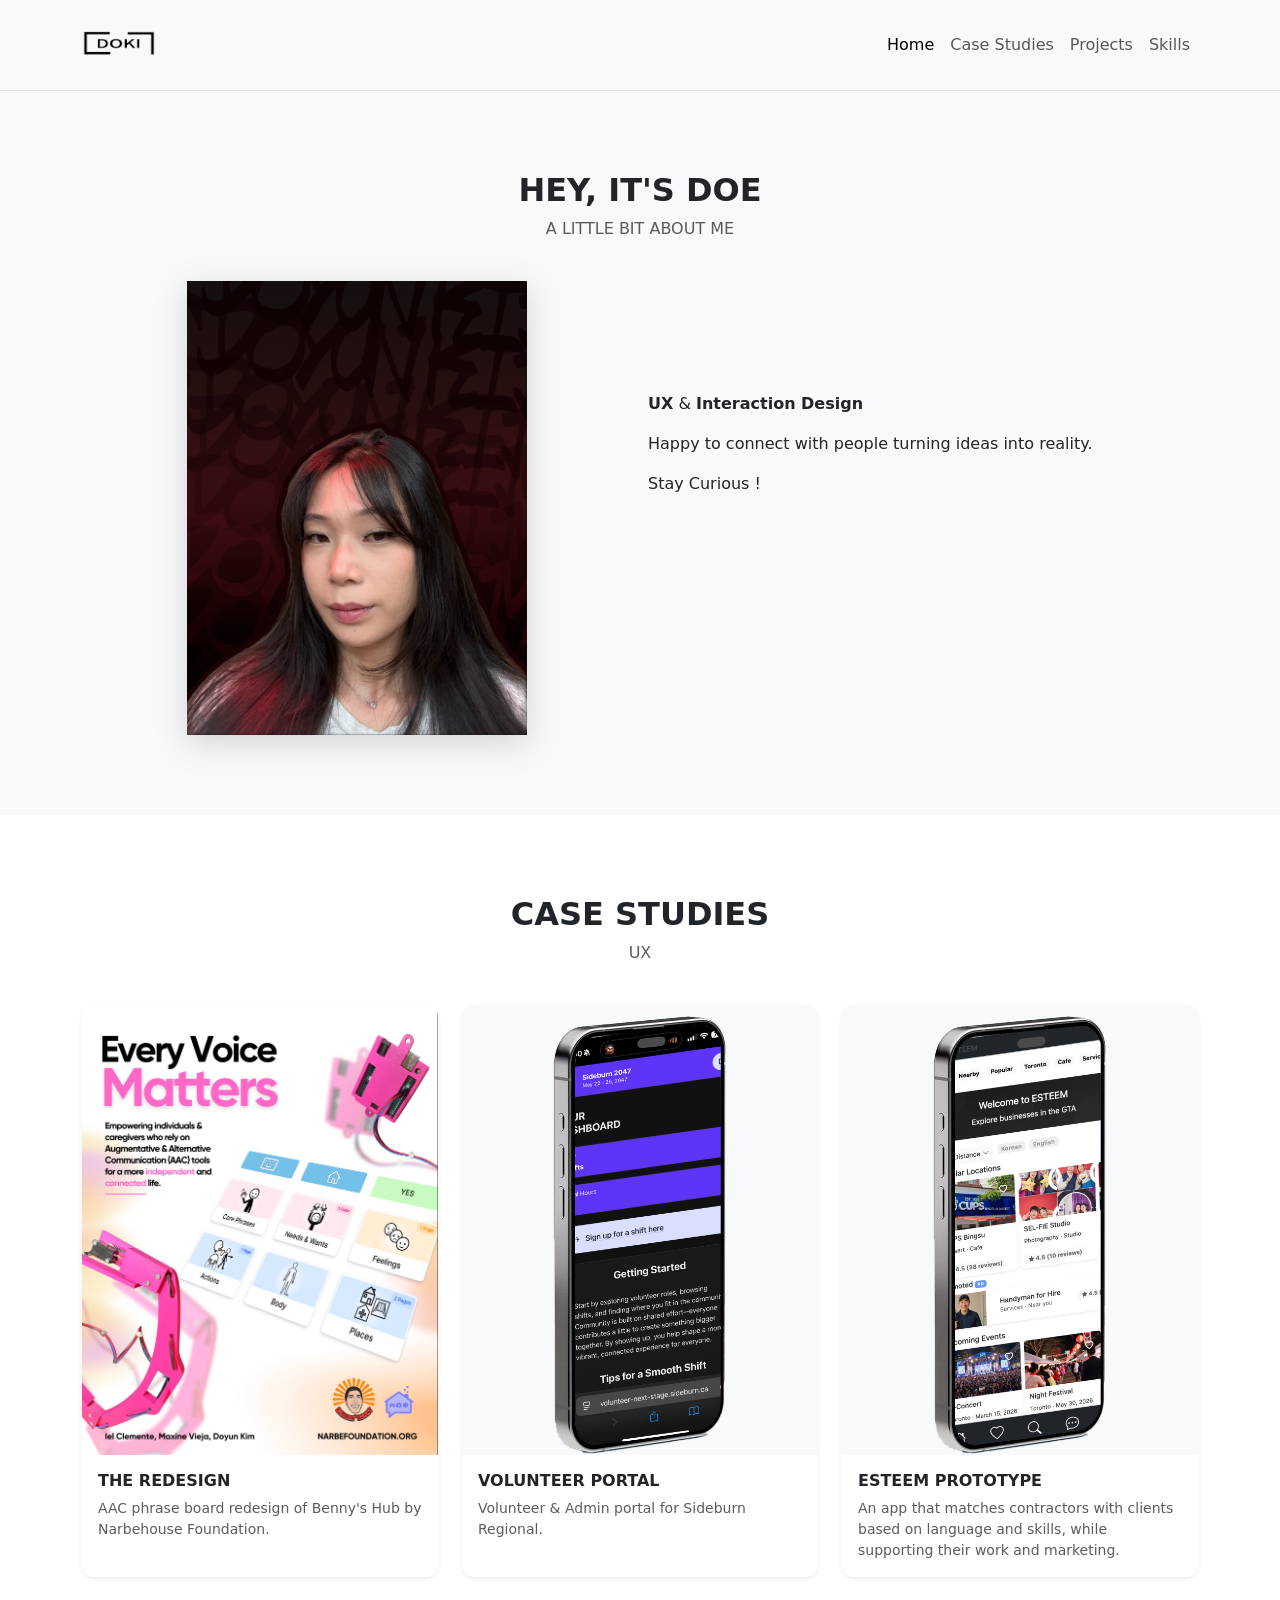
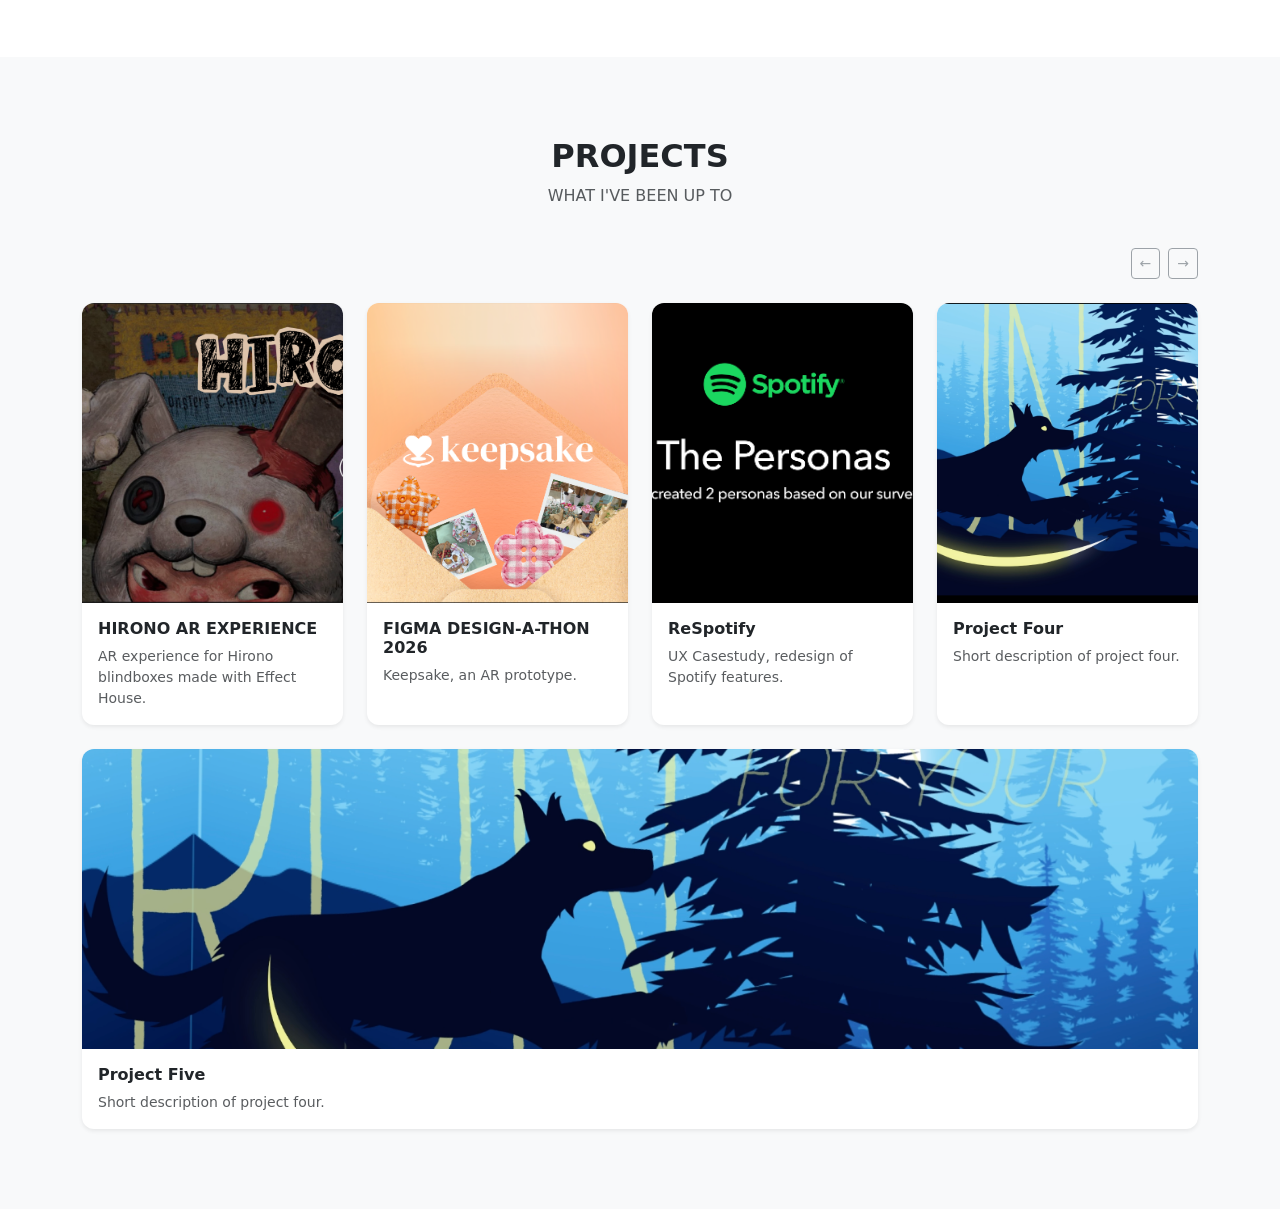
==== index.html @ b9af4a88 "Logo" ====
<!doctype html>
<html lang="en">

<head>

  <!-- METADATA -->
  <meta charset="utf-8">
  <meta name="viewport" content="width=device-width, initial-scale=1">
  <title>DOKI</title>

  <!-- BOOTSTRAP 5 -->
  <script src="https://cdn.jsdelivr.net/npm/bootstrap@5.3.2/dist/js/bootstrap.bundle.min.js"
    integrity="sha384-C6RzsynM9kWDrMNeT87bh95OGNyZPhcTNXj1NW7RuBCsyN/o0jlpcV8Qyq46cDfL" crossorigin="anonymous">
    </script>
  <link href="https://cdn.jsdelivr.net/npm/bootstrap@5.3.2/dist/css/bootstrap.min.css" rel="stylesheet"
    integrity="sha384-T3c6CoIi6uLrA9TneNEoa7RxnatzjcDSCmG1MXxSR1GAsXEV/Dwwykc2MPK8M2HN" crossorigin="anonymous">

  <!-- JQUERY -->
  <script src="https://code.jquery.com/jquery-3.7.1.min.js"
    integrity="sha256-/JqT3SQfawRcv/BIHPThkBvs0OEvtFFmqPF/lYI/Cxo=" crossorigin="anonymous"></script>
  <script src="script.js"></script>

  <link rel="stylesheet" href="https://cdn.jsdelivr.net/npm/bootstrap-icons@1.13.1/font/bootstrap-icons.min.css">

  <link href="style.css" rel="stylesheet">

</head>

<body>

  <!-- Nav -->
  <header id="site-header"></header>

  <!-- Section: Intro -->
  <section id="intro" class="bg-light section-spacing">
    <div class="container">
      <div class="row mb-4">
        <div class="col-12 text-center">
          <h2 class="fw-bold">HEY, IT'S DOE </h2>
          <p class="text-muted">A LITTLE BIT ABOUT ME</p>
        </div>
      </div>

      <div class="row g-3 align-items-center">
        <div class="col-12 col-md-6 text-center">
          <img src="images/itME_red.png" class="floating-img img-fluid" alt="Illustration of Doyun" width="600"
            height="600" style="max-width: 340px;">
        </div>

        <div class="col-12 col-md-6 text-center text-md-start intro-text">
          <p>
            <b>UX</b> & <b> Interaction Design</b>
          </p>
          <p>
            Happy to connect with people turning ideas into reality.
          </p>
          <p class="mb-0">Stay Curious !</p>

        </div>
      </div>
  </section>

  <!-- Section: Case Studies -->
  <section id="casestudies" class="bg-white section-spacing">
    <div class="container">
      <div class="row mb-4">
        <div class="col-12 text-center">
          <h2 class="fw-bold">CASE STUDIES</h2>
          <p class="text-muted">UX</p>
        </div>
      </div>

      <div class="row g-4">

        <!-- Case Study 1 -->
        <div class="col-12 col-md-6 col-lg-4">
          <article class="card casestudies-card h-100 border-0 shadow-sm">
            <img src="images/Benny.png" class="card-img-top" alt="Image of Case Study 1" loading="lazy" width="800"
              height="450">
            <div class="card-body p-3">
              <h3 class="card-title h6 fw-bold">
                <a href="casestudy1.html" class="text-reset text-decoration-none stretched-link">THE REDESIGN</a>
              </h3>
              <p class="card-text small text-muted mb-0 card-text-clamp">
                AAC phrase board redesign of Benny's Hub by Narbehouse Foundation.
              </p>
            </div>
          </article>
        </div>

        <!-- Case Study 2 -->
        <div class="col-12 col-md-6 col-lg-4">
          <article class="card casestudies-card h-100 border-0 shadow-sm">
            <img src="images/Sideburn_Mock.png" class="card-img-top sideburn-image" alt="Image of Case Study 2"
              loading="lazy" width="800" height="450">
            <div class="card-body p-3">
              <h3 class="card-title h6 fw-bold">
                <a href="casestudy2.html" class="text-reset text-decoration-none stretched-link">VOLUNTEER PORTAL</a>
              </h3>
              <p class="card-text small text-muted mb-0 card-text-clamp">
                Volunteer & Admin portal for Sideburn Regional.
              </p>
            </div>
          </article>
        </div>

        <!-- Case Study 3 -->
        <div class="col-12 col-md-6 col-lg-4">
          <article class="card casestudies-card h-100 border-0 shadow-sm">
            <img src="images/Est_Mock.png" class="card-img-top sideburn-image" alt="Image of Case Study 3"
              loading="lazy" width="800" height="450">
            <div class="card-body p-3">
              <h3 class="card-title h6 fw-bold">
                <a href="casestudy3.html" class="text-reset text-decoration-none stretched-link">ESTEEM PROTOTYPE</a>
              </h3>
              <p class="card-text small text-muted mb-0 card-text-clamp">
                An app that matches contractors with clients based on language and skills, while supporting their work
                and marketing.
              </p>
            </div>
          </article>
        </div>

      </div>
    </div>
  </section>

  <!-- Section: Projects -->

  <section id="projects" class="bg-light section-spacing">
    <div class="container">
      <div class="row mb-4">
        <div class="col-12 text-center">
          <h2 class="fw-bold">PROJECTS</h2>
          <p class="text-muted">WHAT I'VE BEEN UP TO</p>
        </div>
      </div>

      <div class="d-flex justify-content-end gap-2 mb-3">
        <button type="button" class="btn btn-outline-secondary btn-sm" id="projPrev"
          aria-label="Previous projects">&larr;</button>
        <button type="button" class="btn btn-outline-secondary btn-sm" id="projNext"
          aria-label="Next projects">&rarr;</button>
      </div>

      <div class="project-track d-flex gap-4 pt-2 pb-4" id="projectTrack" role="region" aria-label="Projects"
        tabindex="0">

        <!-- Project 1 -->
        <div class="project-slide">
          <article class="card project-card h-100 border-0 shadow-sm">
            <img src="images/Hirono.png" class="card-img-top" alt="Description of project 1" loading="lazy" width="400"
              height="300">
            <div class="card-body p-3">
              <h3 class="card-title h6 fw-bold">
                <a href="project1.html" class="text-reset text-decoration-none stretched-link">HIRONO AR EXPERIENCE</a>
              </h3>
              <p class="card-text small text-muted mb-0 card-text-clamp">AR experience for Hirono blindboxes made with
                Effect House.</p>
            </div>
          </article>
        </div>

        <!-- Project 2 -->
        <div class="project-slide">
          <article class="card project-card h-100 border-0 shadow-sm">
            <img src="images/Keepsake.png" class="card-img-top" alt="Description of project 2" loading="lazy"
              width="400" height="300">
            <div class="card-body p-3">
              <h3 class="card-title h6 fw-bold">
                <a href="project2.html" class="text-reset text-decoration-none stretched-link">FIGMA DESIGN-A-THON
                  2026</a>
              </h3>
              <p class="card-text small text-muted mb-0 card-text-clamp">Keepsake, an AR prototype.</p>
            </div>
          </article>
        </div>

        <!-- Project 3 -->
        <div class="project-slide">
          <article class="card project-card h-100 border-0 shadow-sm">
            <img src="images/Respotify.png" class="card-img-top" alt="Description of project 3" loading="lazy"
              width="400" height="300">
            <div class="card-body p-3">
              <h3 class="card-title h6 fw-bold">
                <a href="project3.html" class="text-reset text-decoration-none stretched-link">ReSpotify</a>
              </h3>
              <p class="card-text small text-muted mb-0 card-text-clamp">UX Casestudy, redesign of Spotify features.</p>
            </div>
          </article>
        </div>

        <!-- Project 4 -->
        <div class="project-slide">
          <article class="card project-card h-100 border-0 shadow-sm">
            <img src="images/Motion_Design.png" class="card-img-top" alt="Description of project 4" loading="lazy"
              width="400" height="300">
            <div class="card-body p-3">
              <h3 class="card-title h6 fw-bold">
                <a href="project4.html" class="text-reset text-decoration-none stretched-link">Project Four</a>
              </h3>
              <p class="card-text small text-muted mb-0 card-text-clamp">Short description of project four.</p>
            </div>
          </article>
        </div>
      </div>

      <!-- Project 5 -->
      <div class="project-slide">
        <article class="card project-card h-100 border-0 shadow-sm">
          <img src="images/Motion_Design.png" class="card-img-top" alt="Description of project 4" loading="lazy"
            width="400" height="300">
          <div class="card-body p-3">
            <h3 class="card-title h6 fw-bold">
              <a href="project5.html" class="text-reset text-decoration-none stretched-link">Project Five</a>
            </h3>
            <p class="card-text small text-muted mb-0 card-text-clamp">Short description of project four.</p>
          </div>
        </article>
      </div>
    </div>

    </div>
  </section>

  <!-- Carousel arrows -->
  <script>
    const track = document.getElementById('projectTrack');
    const prevBtn = document.getElementById('projPrev');
    const nextBtn = document.getElementById('projNext');
    const smooth = !window.matchMedia('(prefers-reduced-motion: reduce)').matches;

    if (track && prevBtn && nextBtn) {
      const scrollTrack = (dir) =>
        track.scrollBy({ left: dir * track.clientWidth * 0.8, behavior: smooth ? 'smooth' : 'auto' });

      prevBtn.addEventListener('click', () => scrollTrack(-1));
      nextBtn.addEventListener('click', () => scrollTrack(1));

      const updateButtons = () => {
        prevBtn.disabled = track.scrollLeft <= 1;
        nextBtn.disabled = track.scrollLeft + track.clientWidth >= track.scrollWidth - 1;
      };
      track.addEventListener('scroll', updateButtons, { passive: true });
      window.addEventListener('resize', updateButtons);
      updateButtons();
    }
  </script>
</body>


</html>
---- style.css ----
body {
    margin: 0;
    min-height: 100dvh;
}

/* Section spacing + anchor offset for nav */
.section-spacing {
    padding-block: 4rem;
    scroll-margin-top: 4rem;
}

@media (min-width: 768px) {
    .section-spacing {
        padding-block: 5rem;
    }
}
/* Intro text */

@media (min-width: 768px) {
  .intro-text {
    position: relative;
    top: -4rem;
  }
}


/* Cards: hover lift */
.project-card,
.casestudies-card {
    border-radius: 0.75rem;
    overflow: hidden;
    transition: transform 0.2s ease, box-shadow 0.2s ease;
}

.project-card:hover,
.project-card:focus-within,
.casestudies-card:hover,
.casestudies-card:focus-within {
    transform: translateY(-4px);
    box-shadow: 0 0.75rem 1.5rem rgba(0, 0, 0, 0.15) !important;
}

/* Card images */
.casestudies-card .card-img-top {
    aspect-ratio: 16 / 9;
    object-fit: cover;
}

.project-card .card-img-top {
    aspect-ratio: 4 / 3;
    object-fit: cover;
}

/* Limit descriptions to 3 lines so cards stay even */
.card-text-clamp {
    display: -webkit-box;
    -webkit-line-clamp: 3;
    -webkit-box-orient: vertical;
    overflow: hidden;
}

/* Projects carousel (gap matches Bootstrap g-4 / gap-4 = 1.5rem) */
.project-track {
    overflow-x: auto;
    scroll-snap-type: x mandatory;
    scrollbar-width: thin;
    /* room for hover lift and shadow without shifting the cards */
    margin-inline: -0.5rem;
    padding-inline: 0.5rem;
    scroll-padding-inline: 0.5rem;
}

.project-slide {
    flex: 0 0 80%;
    /* mobile: 1 card + a peek */
    scroll-snap-align: start;
}


.casestudies-card .sideburn-image {
    object-fit: contain;
    background-color: #f8f9fa;
}



@media (min-width: 576px) {
    .project-slide {
        flex-basis: calc(50% - 0.75rem);
    }

    /* tablet: 2 cards */
}

@media (min-width: 992px) {
    .project-slide {
        flex-basis: calc(25% - 1.125rem);
    }

    /* desktop: 4 cards */
}

/* Floating image */
@keyframes float {

    0%,
    100% {
        transform: translateY(0);
    }

    50% {
        transform: translateY(-12px);
    }
}

.floating-img {
    animation: float 4s ease-in-out infinite;
    filter: drop-shadow(0 0.5rem 1rem rgba(0, 0, 0, 0.15));
}

/* Motion: respect reduced-motion settings */
@media (prefers-reduced-motion: reduce) {

    .project-card,
    .casestudies-card {
        transition: none;
    }

    .project-card:hover,
    .project-card:focus-within,
    .casestudies-card:hover,
    .casestudies-card:focus-within {
        transform: none;
    }

    .floating-img {
        animation: none;
    }
}

.navbar-brand {
  padding: 0;
  margin-right: 0rem;
}

.nav-logo {
  display: block;
  height: 74px;
  width: auto;
}
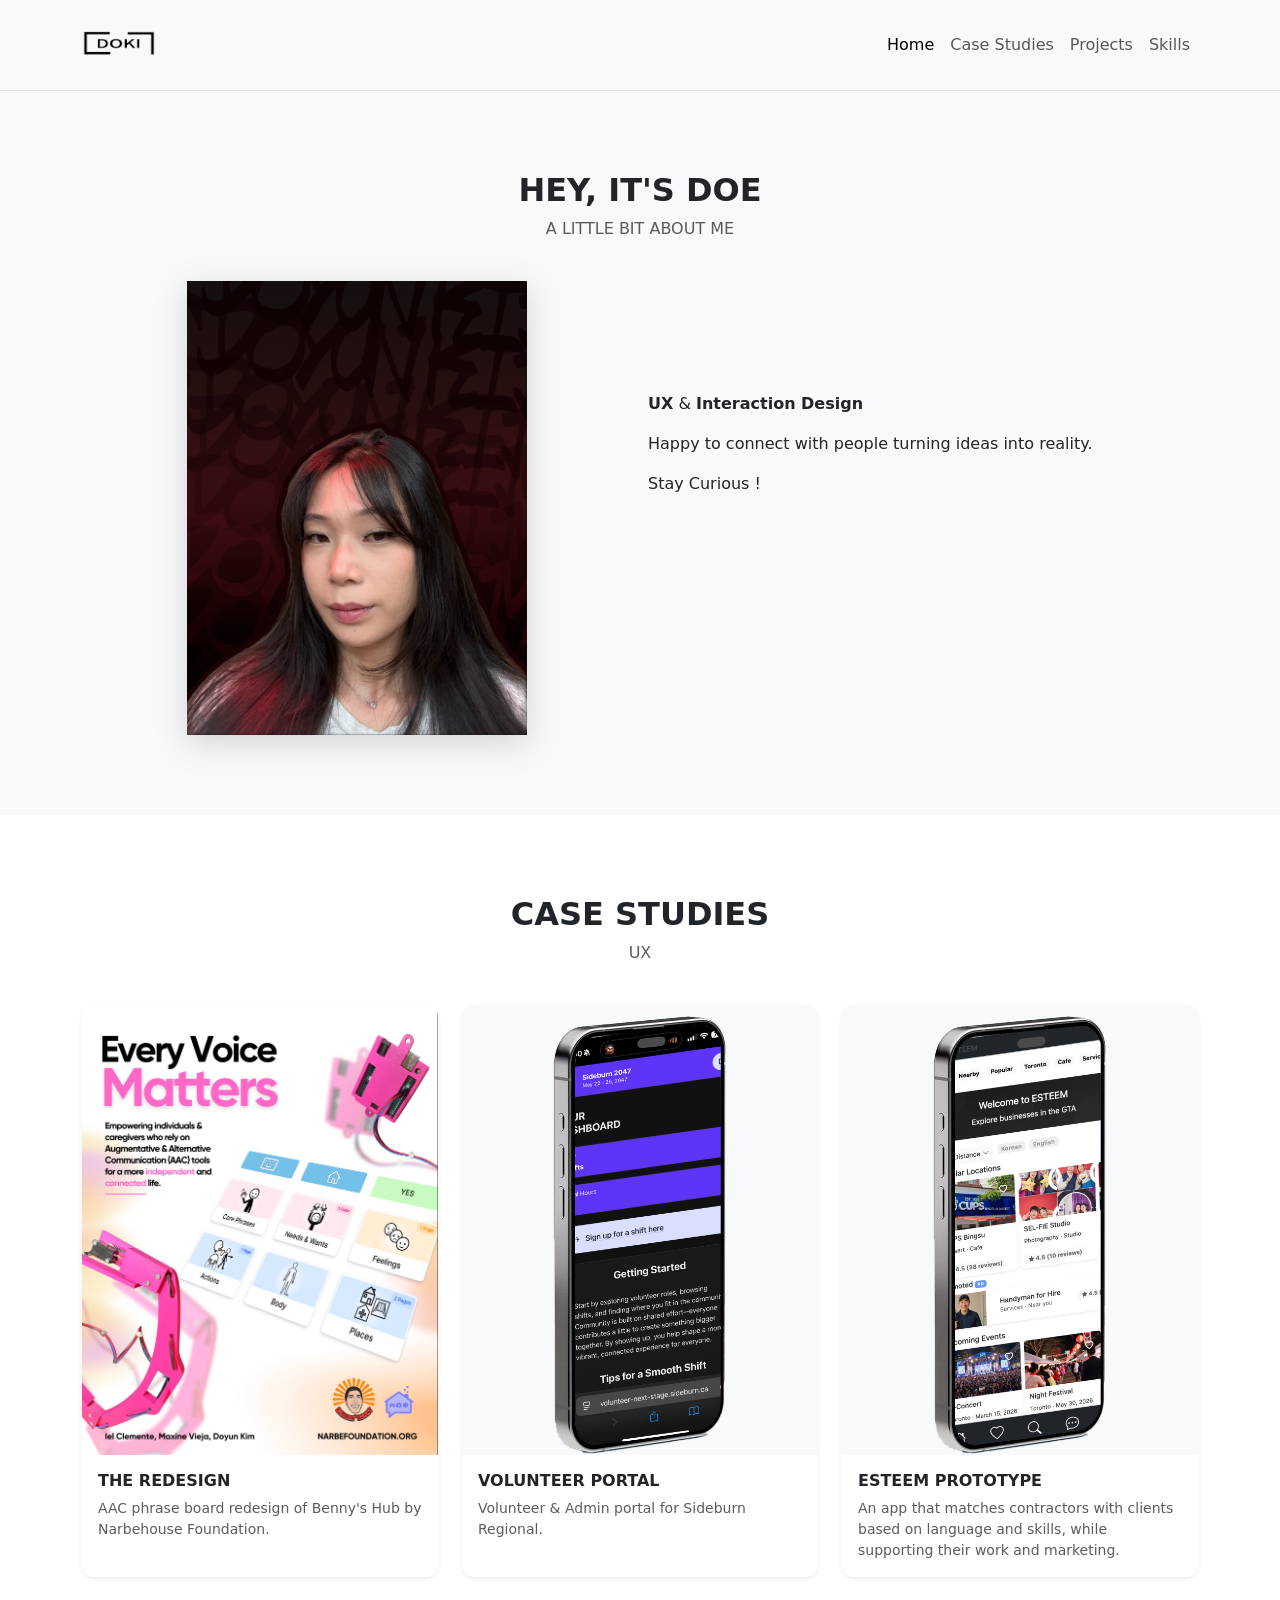
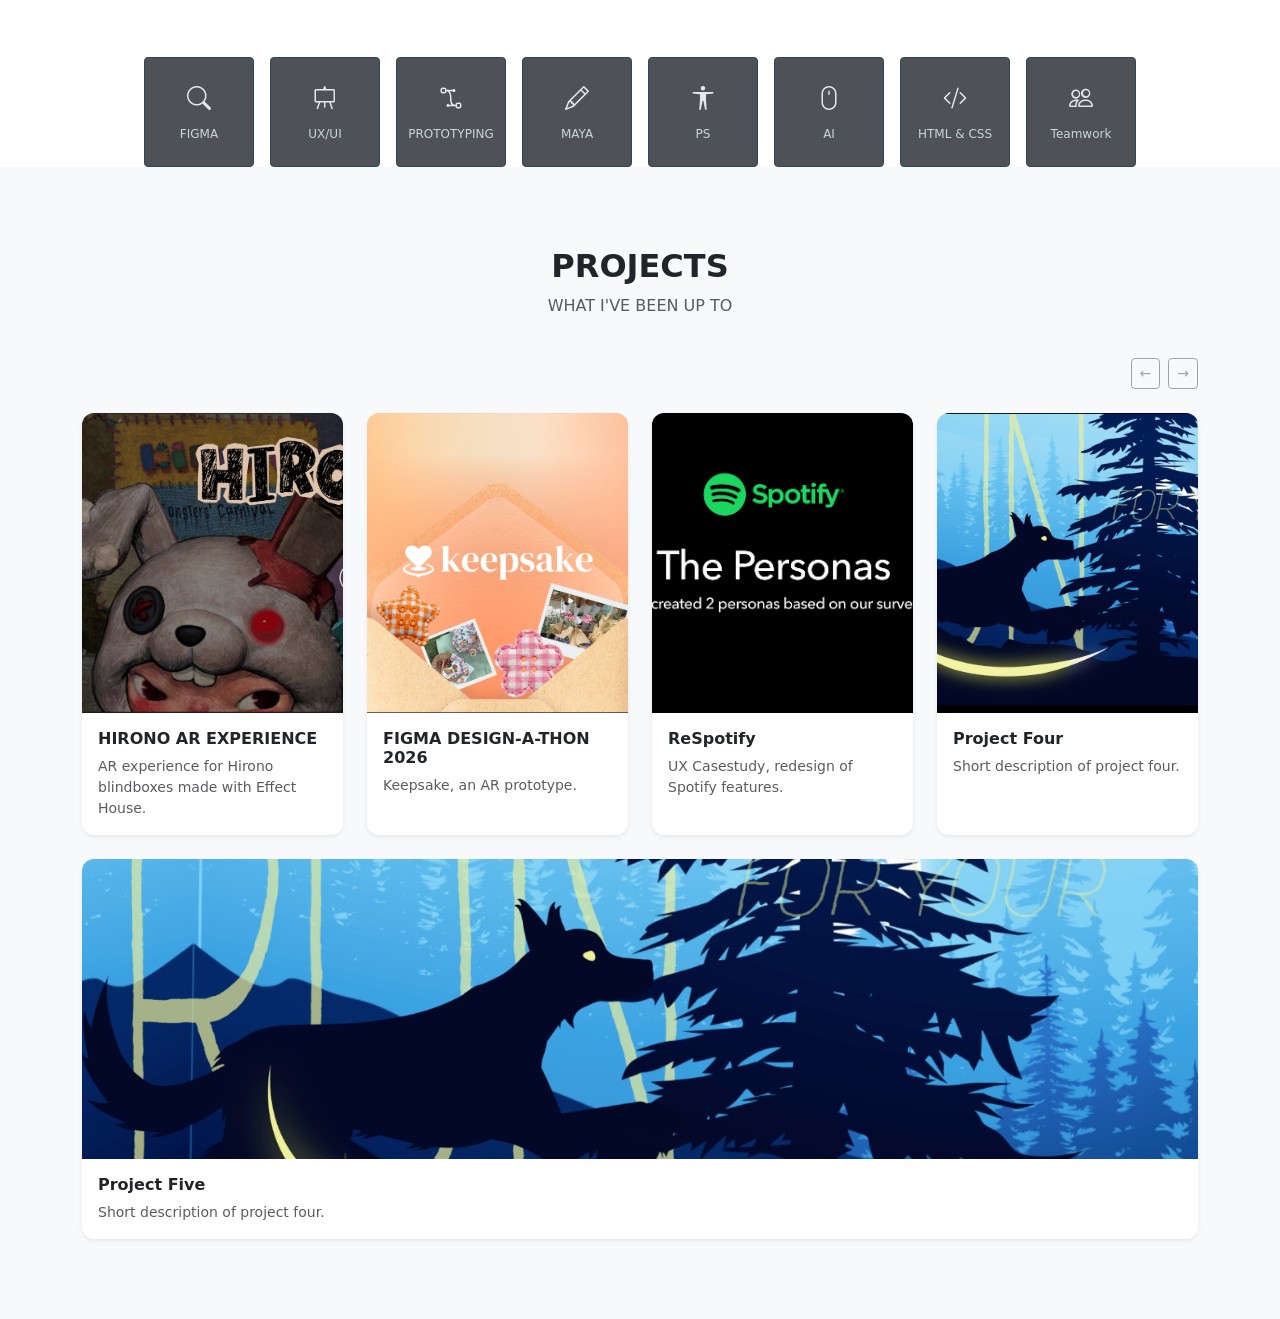
==== commit bd7bb35b: "skillslsots" ====
--- a/index.html
+++ b/index.html
@@ -124,6 +124,68 @@
       </div>
     </div>
   </section>
+
+
+
+    <!-- Section: SKILLS -->
+
+<div class="row g-3 justify-content-center">
+  <div class="col-auto">
+    <div class="skill-slot">
+      <i class="bi bi-search" aria-hidden="true"></i>
+      <span>FIGMA</span>
+    </div>
+  </div>
+
+  <div class="col-auto">
+    <div class="skill-slot">
+      <i class="bi bi-easel" aria-hidden="true"></i>
+      <span>UX/UI</span>
+    </div>
+  </div>
+
+  <div class="col-auto">
+    <div class="skill-slot">
+      <i class="bi bi-bezier2" aria-hidden="true"></i>
+      <span>PROTOTYPING</span>
+    </div>
+  </div>
+
+  <div class="col-auto">
+    <div class="skill-slot">
+      <i class="bi bi-pencil" aria-hidden="true"></i>
+      <span>MAYA</span>
+    </div>
+  </div>
+
+  <div class="col-auto">
+    <div class="skill-slot">
+      <i class="bi bi-universal-access" aria-hidden="true"></i>
+      <span>PS</span>
+    </div>
+  </div>
+
+  <div class="col-auto">
+    <div class="skill-slot">
+      <i class="bi bi-mouse" aria-hidden="true"></i>
+      <span>AI</span>
+    </div>
+  </div>
+
+  <div class="col-auto">
+    <div class="skill-slot">
+      <i class="bi bi-code-slash" aria-hidden="true"></i>
+      <span>HTML &amp; CSS</span>
+    </div>
+  </div>
+
+  <div class="col-auto">
+    <div class="skill-slot">
+      <i class="bi bi-people" aria-hidden="true"></i>
+      <span>Teamwork</span>
+    </div>
+  </div>
+</div>
 
   <!-- Section: Projects -->
 
--- a/style.css
+++ b/style.css
@@ -138,6 +138,8 @@
     }
 }
 
+/* NAV */
+
 .navbar-brand {
   padding: 0;
   margin-right: 0rem;
@@ -147,4 +149,37 @@
   display: block;
   height: 74px;
   width: auto;
-}+}
+
+/* SKILLS SLOT */
+
+.skill-slot {
+  width: 110px;
+  height: 110px;
+  padding: 0.5rem;
+  display: flex;
+  flex-direction: column;
+  align-items: center;
+  justify-content: center;
+  gap: 0.5rem;
+  text-align: center;
+  color: #c7d5e0;
+  background: #4e5155;
+  border: 1px solid #2a475e;
+  border-radius: 4px;
+  font-size: 0.75rem;
+  transition: background-color 0.2s, border-color 0.2s;
+}
+
+.skill-slot i {
+  color: #e3e8eb;
+  font-size: 1.5rem;
+}
+
+.skill-slot:hover {
+  background: #22384d;
+  border-color: #66c0f4;
+}
+
+/* DARK MODE */
+
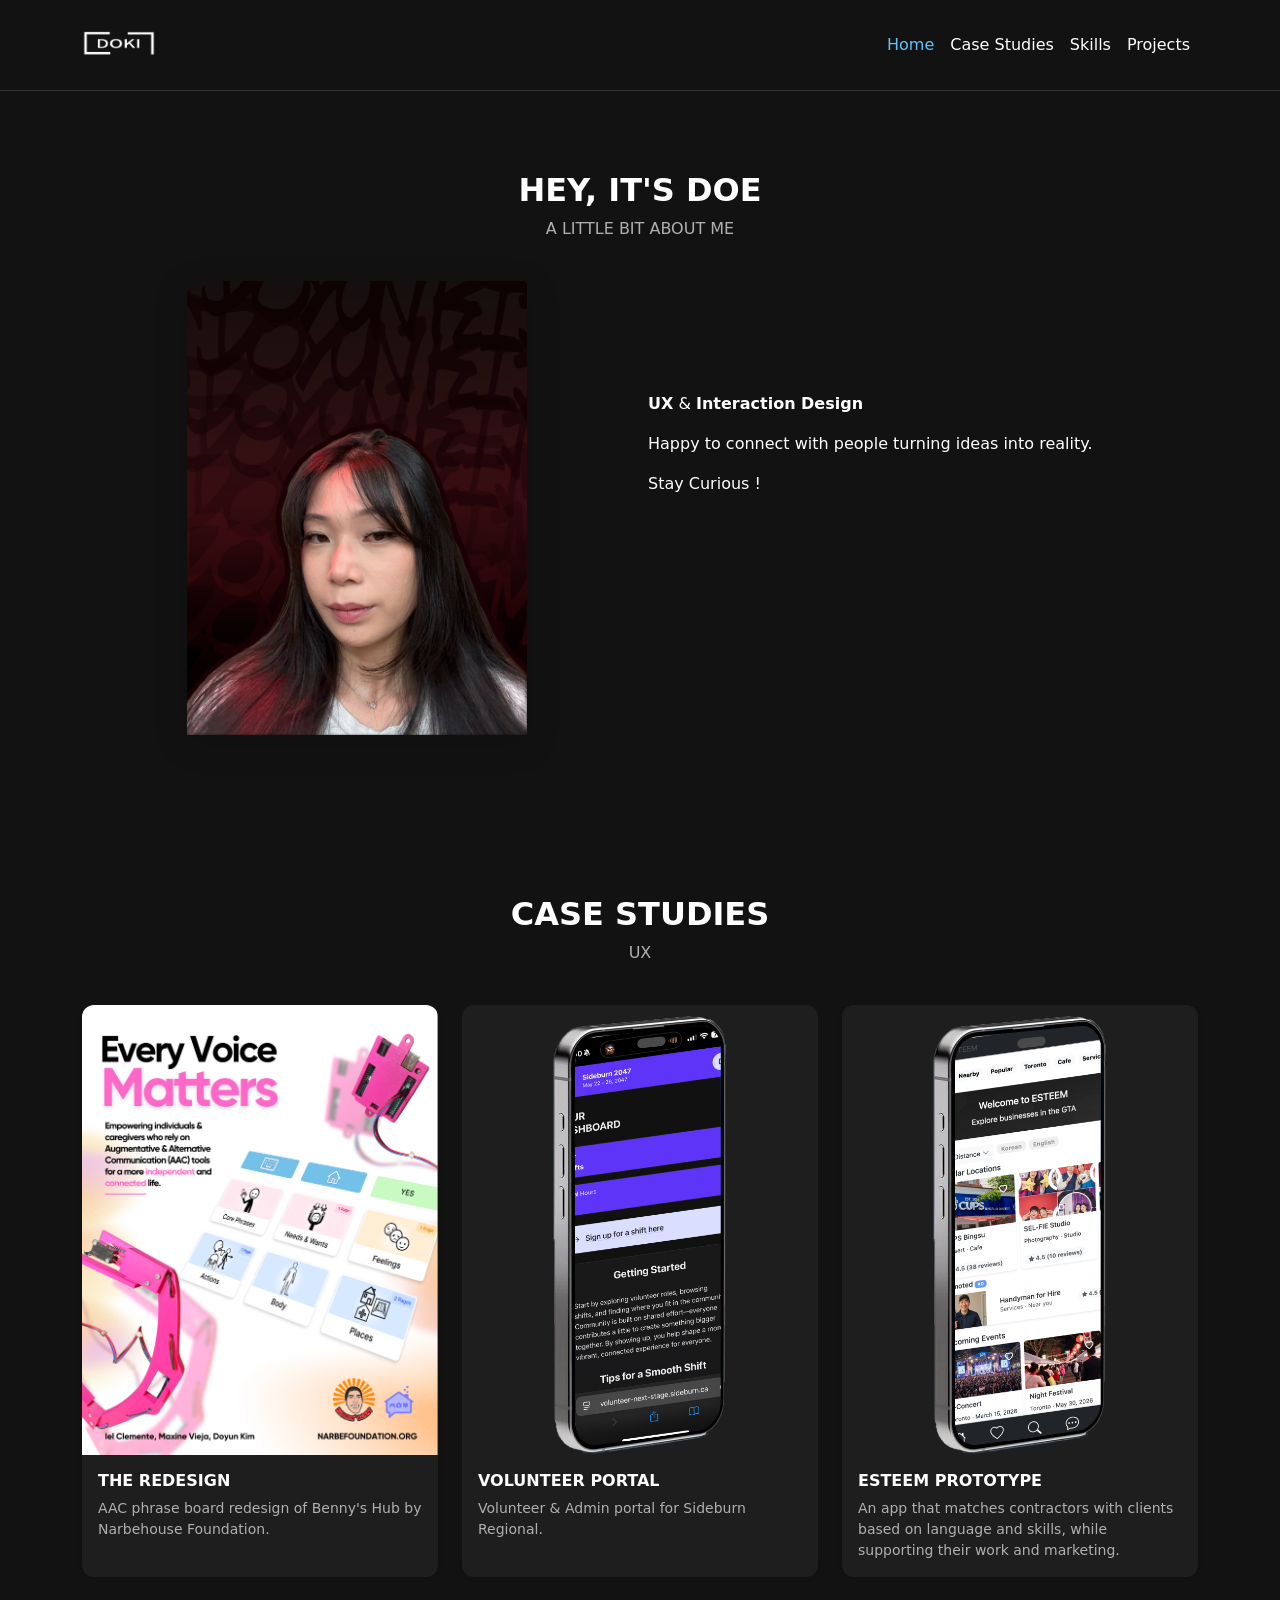
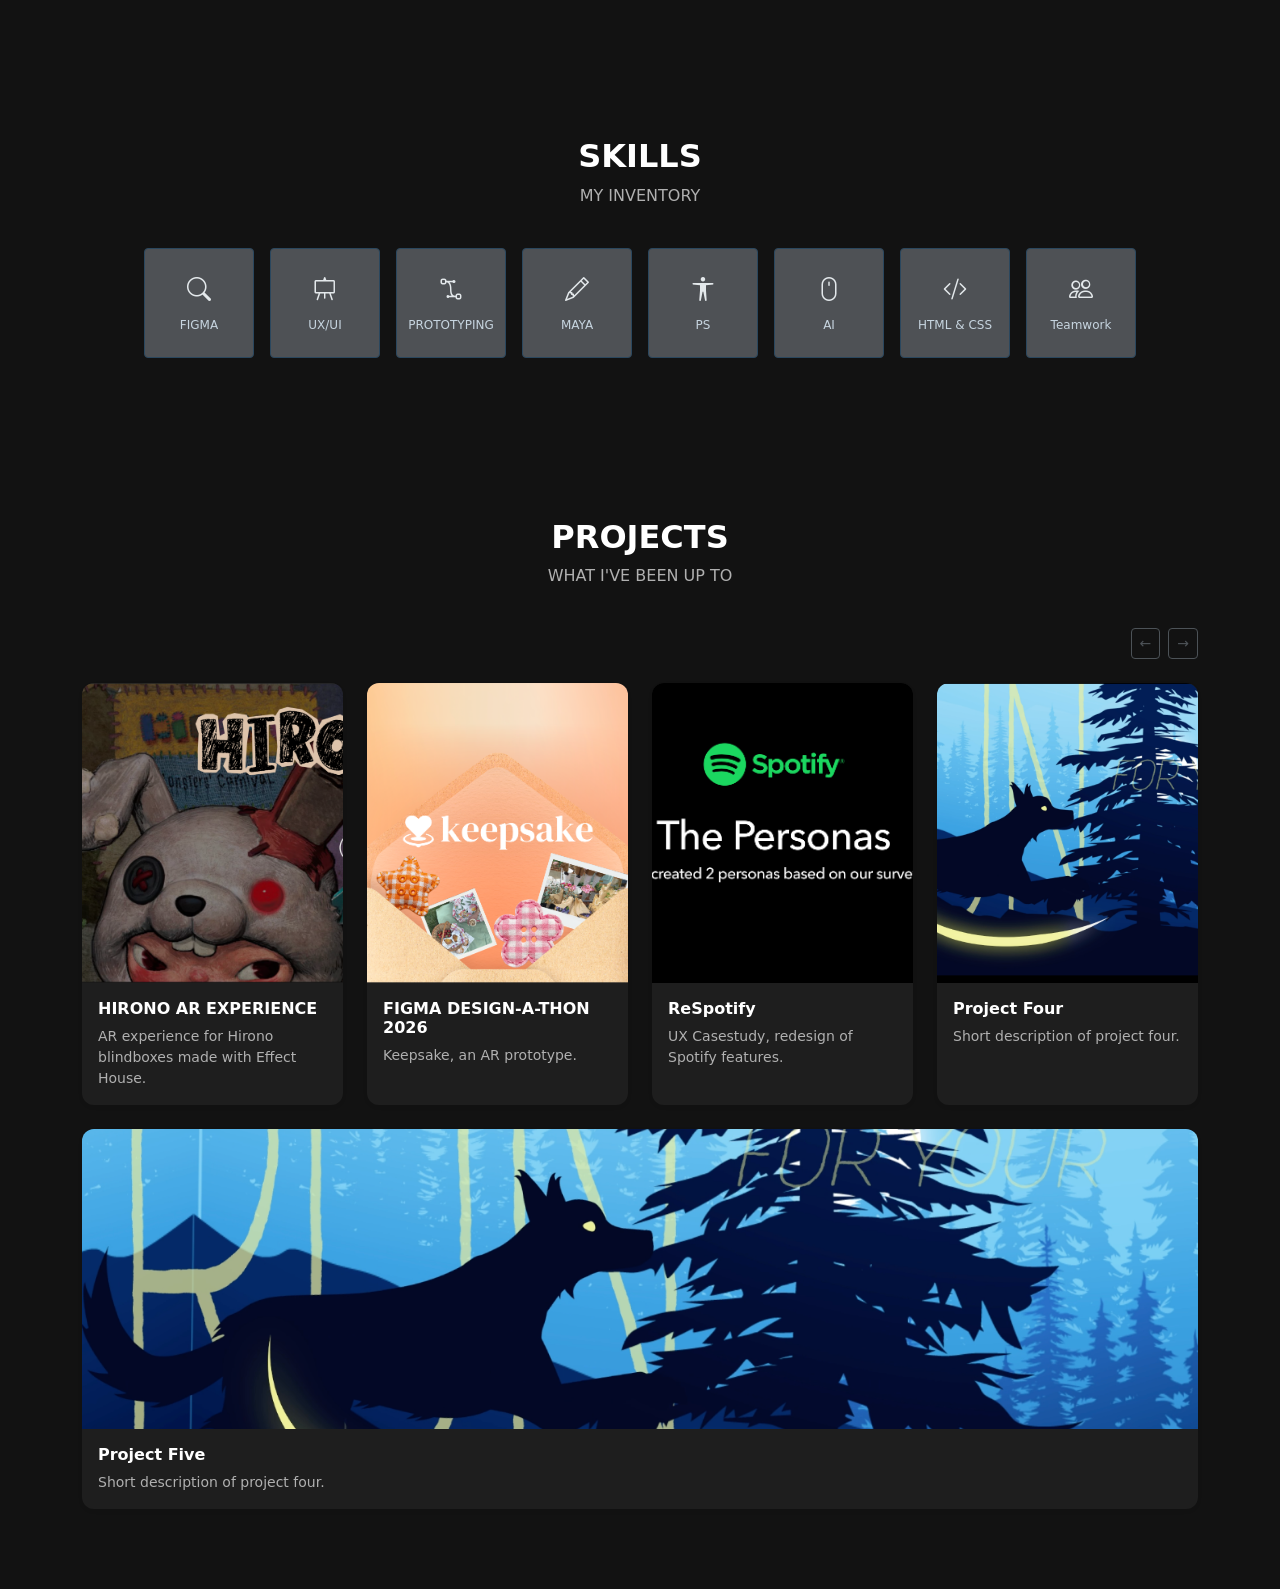
==== commit 1a5095e1: "darkmode" ====
--- a/index.html
+++ b/index.html
@@ -127,7 +127,16 @@
 
 
 
-    <!-- Section: SKILLS -->
+  <!-- Section: Skills -->
+
+  <section id="skills" class="bg-light section-spacing">
+    <div class="container">
+      <div class="row mb-4">
+        <div class="col-12 text-center">
+          <h2 class="fw-bold">SKILLS</h2>
+          <p class="text-muted">MY INVENTORY</p>
+        </div>
+      </div>
 
 <div class="row g-3 justify-content-center">
   <div class="col-auto">
@@ -187,9 +196,12 @@
   </div>
 </div>
 
+    </div>
+  </section>
+
   <!-- Section: Projects -->
 
-  <section id="projects" class="bg-light section-spacing">
+  <section id="projects" class="bg-white section-spacing">
     <div class="container">
       <div class="row mb-4">
         <div class="col-12 text-center">
--- a/style.css
+++ b/style.css
@@ -1,20 +1,78 @@
+
 body {
-    margin: 0;
-    min-height: 100dvh;
-}
-
-/* Section spacing + anchor offset for nav */
+  margin: 0;
+  min-height: 100dvh;
+}
+
+/* DARK MODE */
+
+body {
+  background-color: #121212;
+  color: #fff;
+}
+
+.bg-light,
+.bg-white {
+  background-color: #121212 !important;
+}
+
+.text-muted {
+  color: #b0b0b0 !important;
+}
+
+.navbar {
+  background-color: #121212 !important;
+  border-color: #333 !important;
+}
+
+.navbar .nav-link {
+  color: #fff;
+}
+
+.navbar .nav-link:hover,
+.navbar .nav-link:focus,
+.navbar .nav-link.active {
+  color: #66c0f4;
+}
+
+.navbar-toggler {
+  border-color: #666;
+}
+
+.navbar-toggler-icon {
+  filter: invert(1);
+}
+
+.card {
+  background-color: #1e1e1e;
+  color: #fff;
+}
+
 .section-spacing {
-    padding-block: 4rem;
-    scroll-margin-top: 4rem;
+  padding-block: 4rem;
+  scroll-margin-top: 4rem; /* anchor offset for sticky nav */
 }
 
 @media (min-width: 768px) {
-    .section-spacing {
-        padding-block: 5rem;
-    }
-}
-/* Intro text */
+  .section-spacing {
+    padding-block: 5rem;
+  }
+}
+
+/* NAV */
+
+#site-header {
+  position: sticky;
+  top: 0;
+  z-index: 1030;
+}
+
+.navbar-brand {
+  padding: 0;
+  margin-right: 0;
+}
+
+/* INTRO */
 
 @media (min-width: 768px) {
   .intro-text {
@@ -23,135 +81,95 @@
   }
 }
 
-
-/* Cards: hover lift */
+@keyframes float {
+  0%,
+  100% {
+    transform: translateY(0);
+  }
+
+  50% {
+    transform: translateY(-12px);
+  }
+}
+
+.floating-img {
+  animation: float 4s ease-in-out infinite;
+  filter: drop-shadow(0 0.5rem 1rem rgba(0, 0, 0, 0.15));
+}
+
+/* CARDS */
+
 .project-card,
 .casestudies-card {
-    border-radius: 0.75rem;
-    overflow: hidden;
-    transition: transform 0.2s ease, box-shadow 0.2s ease;
+  border-radius: 0.75rem;
+  overflow: hidden;
+  transition: transform 0.2s ease, box-shadow 0.2s ease;
 }
 
 .project-card:hover,
 .project-card:focus-within,
 .casestudies-card:hover,
 .casestudies-card:focus-within {
-    transform: translateY(-4px);
-    box-shadow: 0 0.75rem 1.5rem rgba(0, 0, 0, 0.15) !important;
-}
-
-/* Card images */
+  transform: translateY(-4px);
+  box-shadow: 0 0.75rem 1.5rem rgba(0, 0, 0, 0.15) !important;
+}
+
 .casestudies-card .card-img-top {
-    aspect-ratio: 16 / 9;
-    object-fit: cover;
+  aspect-ratio: 16 / 9;
+  object-fit: cover;
+}
+
+.casestudies-card .sideburn-image {
+  object-fit: contain;
+  background-color: #1e1e1e;
 }
 
 .project-card .card-img-top {
-    aspect-ratio: 4 / 3;
-    object-fit: cover;
+  aspect-ratio: 4 / 3;
+  object-fit: cover;
 }
 
 /* Limit descriptions to 3 lines so cards stay even */
 .card-text-clamp {
-    display: -webkit-box;
-    -webkit-line-clamp: 3;
-    -webkit-box-orient: vertical;
-    overflow: hidden;
-}
-
-/* Projects carousel (gap matches Bootstrap g-4 / gap-4 = 1.5rem) */
+  display: -webkit-box;
+  -webkit-line-clamp: 3;
+  -webkit-box-orient: vertical;
+  overflow: hidden;
+}
+
+/* PROJECTS CAROUSEL (gap matches Bootstrap gap-4 = 1.5rem) */
+
 .project-track {
-    overflow-x: auto;
-    scroll-snap-type: x mandatory;
-    scrollbar-width: thin;
-    /* room for hover lift and shadow without shifting the cards */
-    margin-inline: -0.5rem;
-    padding-inline: 0.5rem;
-    scroll-padding-inline: 0.5rem;
-}
-
+  overflow-x: auto;
+  scroll-snap-type: x mandatory;
+  scrollbar-width: thin;
+  /* room for hover lift and shadow without shifting the cards */
+  margin-inline: -0.5rem;
+  padding-inline: 0.5rem;
+  scroll-padding-inline: 0.5rem;
+}
+
+/* Mobile: 1 card + a peek */
 .project-slide {
-    flex: 0 0 80%;
-    /* mobile: 1 card + a peek */
-    scroll-snap-align: start;
-}
-
-
-.casestudies-card .sideburn-image {
-    object-fit: contain;
-    background-color: #f8f9fa;
-}
-
-
-
+  flex: 0 0 80%;
+  scroll-snap-align: start;
+}
+
+/* Tablet: 2 cards */
 @media (min-width: 576px) {
-    .project-slide {
-        flex-basis: calc(50% - 0.75rem);
-    }
-
-    /* tablet: 2 cards */
-}
-
+  .project-slide {
+    flex-basis: calc(50% - 0.75rem);
+  }
+}
+
+/* Desktop: 4 cards */
 @media (min-width: 992px) {
-    .project-slide {
-        flex-basis: calc(25% - 1.125rem);
-    }
-
-    /* desktop: 4 cards */
-}
-
-/* Floating image */
-@keyframes float {
-
-    0%,
-    100% {
-        transform: translateY(0);
-    }
-
-    50% {
-        transform: translateY(-12px);
-    }
-}
-
-.floating-img {
-    animation: float 4s ease-in-out infinite;
-    filter: drop-shadow(0 0.5rem 1rem rgba(0, 0, 0, 0.15));
-}
-
-/* Motion: respect reduced-motion settings */
-@media (prefers-reduced-motion: reduce) {
-
-    .project-card,
-    .casestudies-card {
-        transition: none;
-    }
-
-    .project-card:hover,
-    .project-card:focus-within,
-    .casestudies-card:hover,
-    .casestudies-card:focus-within {
-        transform: none;
-    }
-
-    .floating-img {
-        animation: none;
-    }
-}
-
-/* NAV */
-
-.navbar-brand {
-  padding: 0;
-  margin-right: 0rem;
-}
-
-.nav-logo {
-  display: block;
-  height: 74px;
-  width: auto;
-}
-
-/* SKILLS SLOT */
+  .project-slide {
+    flex-basis: calc(25% - 1.125rem);
+  }
+}
+
+/* SKILLS */
 
 .skill-slot {
   width: 110px;
@@ -181,5 +199,23 @@
   border-color: #66c0f4;
 }
 
-/* DARK MODE */
-
+/* REDUCED MOTION */
+
+@media (prefers-reduced-motion: reduce) {
+  .project-card,
+  .casestudies-card {
+    transition: none;
+  }
+
+  .project-card:hover,
+  .project-card:focus-within,
+  .casestudies-card:hover,
+  .casestudies-card:focus-within {
+    transform: none;
+  }
+
+  .floating-img {
+    animation: none;
+  }
+}
+
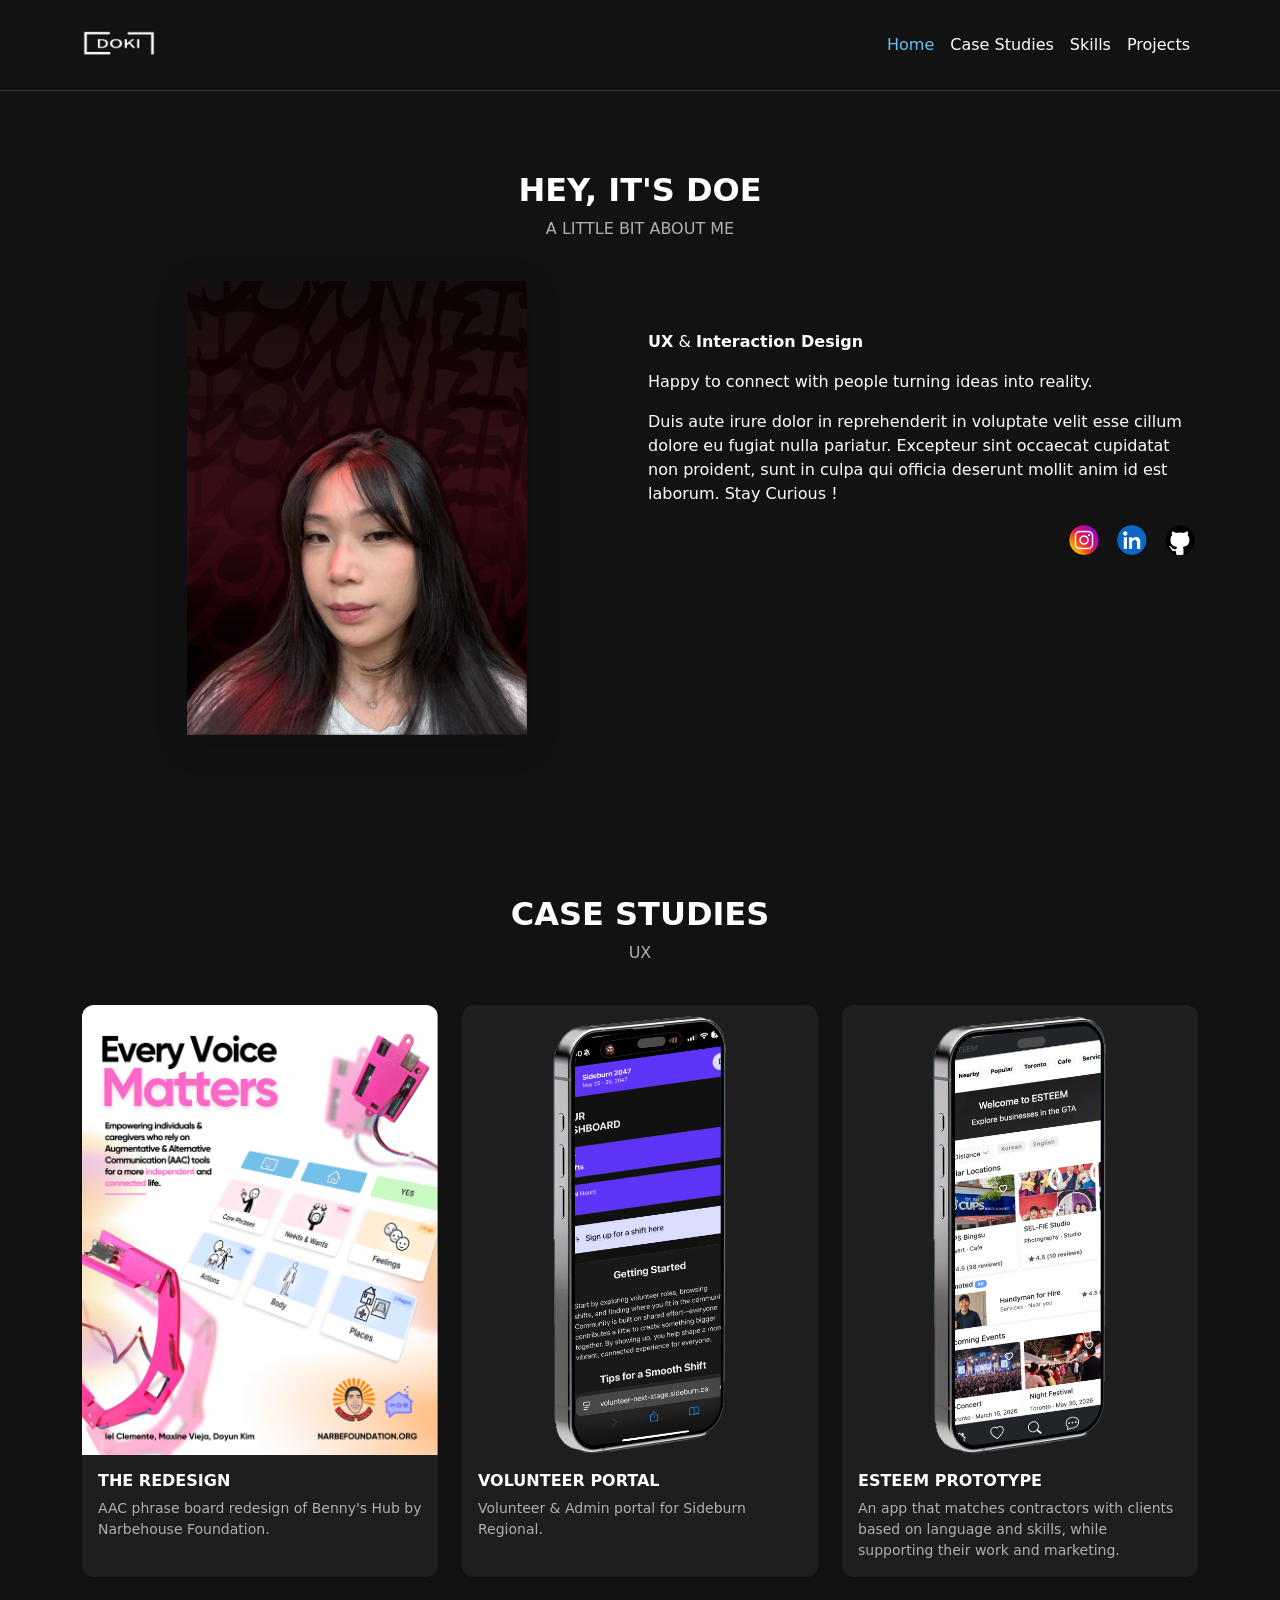
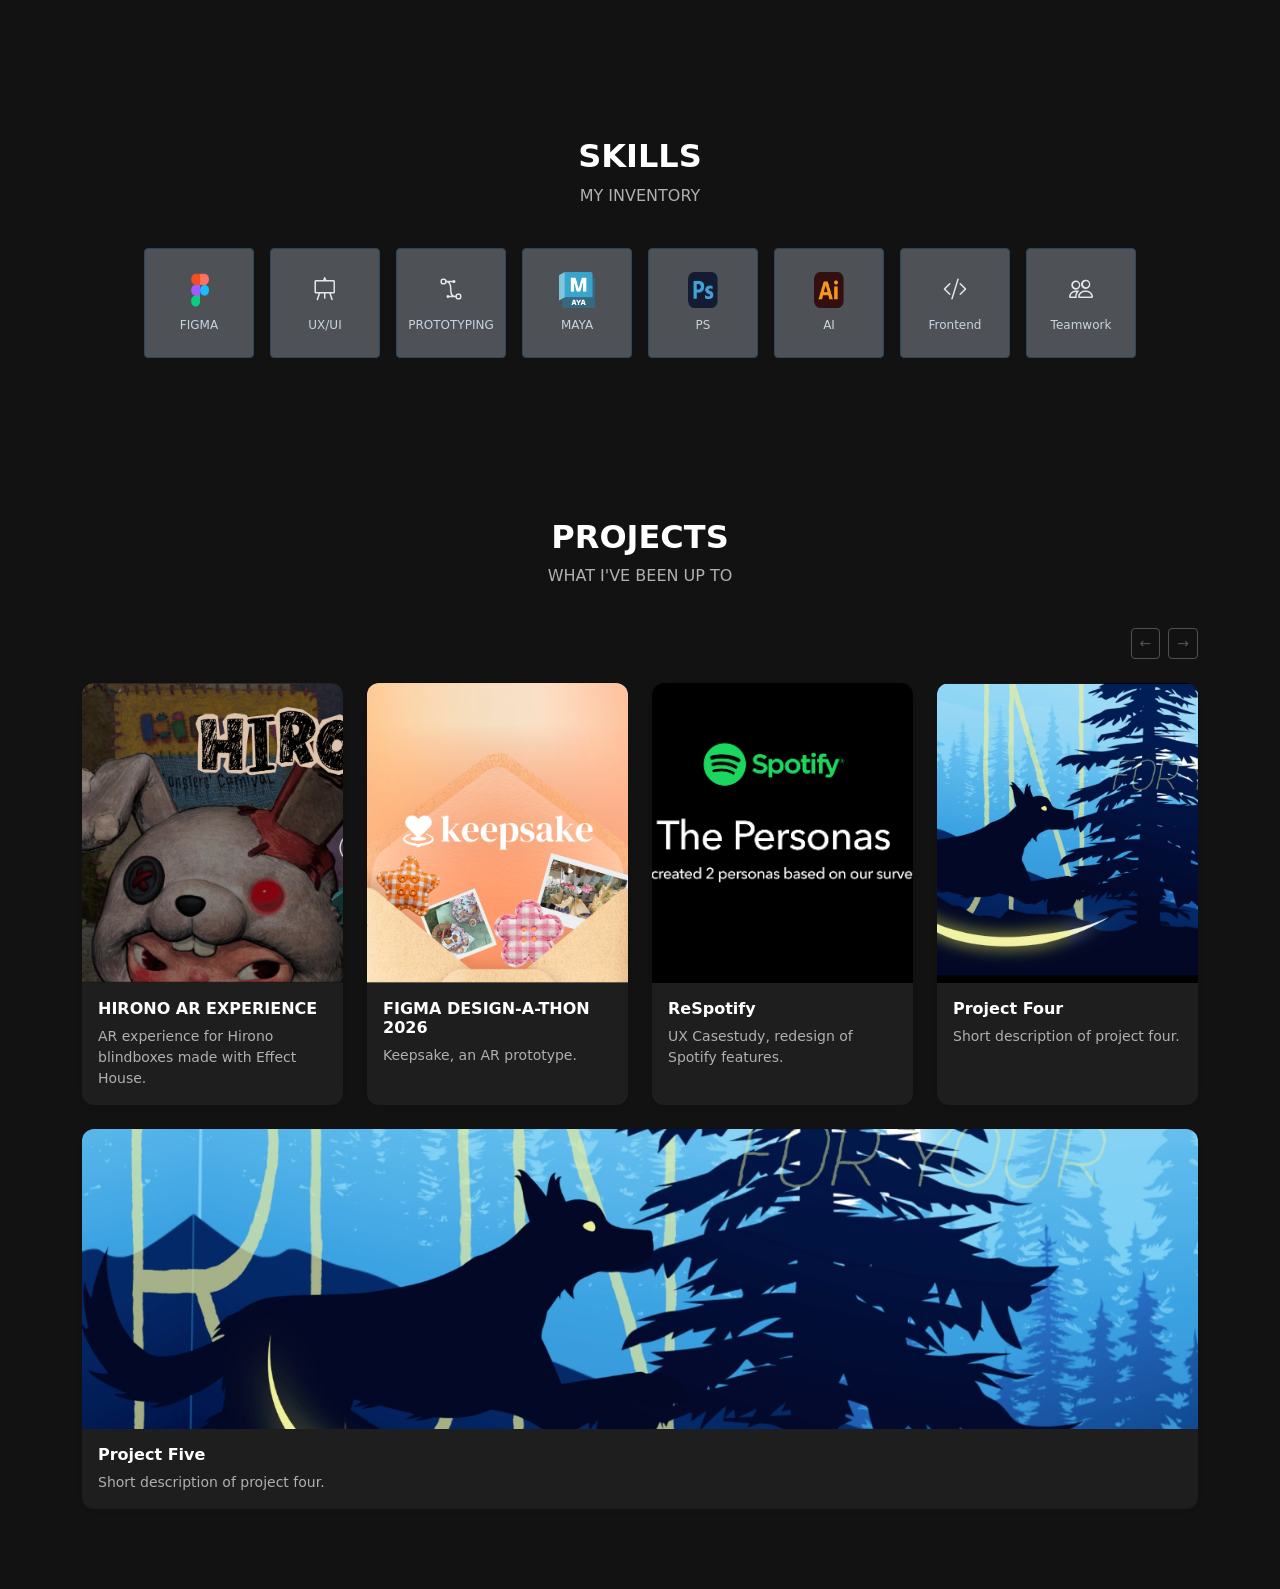
==== commit 124075f1: "project1_base" ====
--- a/index.html
+++ b/index.html
@@ -28,299 +28,16 @@
 
 <body>
 
-  <!-- Nav -->
   <header id="site-header"></header>
 
-  <!-- Section: Intro -->
-  <section id="intro" class="bg-light section-spacing">
-    <div class="container">
-      <div class="row mb-4">
-        <div class="col-12 text-center">
-          <h2 class="fw-bold">HEY, IT'S DOE </h2>
-          <p class="text-muted">A LITTLE BIT ABOUT ME</p>
-        </div>
-      </div>
+  <div id="intro-section"></div>
 
-      <div class="row g-3 align-items-center">
-        <div class="col-12 col-md-6 text-center">
-          <img src="images/itME_red.png" class="floating-img img-fluid" alt="Illustration of Doyun" width="600"
-            height="600" style="max-width: 340px;">
-        </div>
+  <div id="casestudies-section"></div>
 
-        <div class="col-12 col-md-6 text-center text-md-start intro-text">
-          <p>
-            <b>UX</b> & <b> Interaction Design</b>
-          </p>
-          <p>
-            Happy to connect with people turning ideas into reality.
-          </p>
-          <p class="mb-0">Stay Curious !</p>
+  <div id="skills-section"></div>
 
-        </div>
-      </div>
-  </section>
+  <div id="projects-section"></div>
 
-  <!-- Section: Case Studies -->
-  <section id="casestudies" class="bg-white section-spacing">
-    <div class="container">
-      <div class="row mb-4">
-        <div class="col-12 text-center">
-          <h2 class="fw-bold">CASE STUDIES</h2>
-          <p class="text-muted">UX</p>
-        </div>
-      </div>
-
-      <div class="row g-4">
-
-        <!-- Case Study 1 -->
-        <div class="col-12 col-md-6 col-lg-4">
-          <article class="card casestudies-card h-100 border-0 shadow-sm">
-            <img src="images/Benny.png" class="card-img-top" alt="Image of Case Study 1" loading="lazy" width="800"
-              height="450">
-            <div class="card-body p-3">
-              <h3 class="card-title h6 fw-bold">
-                <a href="casestudy1.html" class="text-reset text-decoration-none stretched-link">THE REDESIGN</a>
-              </h3>
-              <p class="card-text small text-muted mb-0 card-text-clamp">
-                AAC phrase board redesign of Benny's Hub by Narbehouse Foundation.
-              </p>
-            </div>
-          </article>
-        </div>
-
-        <!-- Case Study 2 -->
-        <div class="col-12 col-md-6 col-lg-4">
-          <article class="card casestudies-card h-100 border-0 shadow-sm">
-            <img src="images/Sideburn_Mock.png" class="card-img-top sideburn-image" alt="Image of Case Study 2"
-              loading="lazy" width="800" height="450">
-            <div class="card-body p-3">
-              <h3 class="card-title h6 fw-bold">
-                <a href="casestudy2.html" class="text-reset text-decoration-none stretched-link">VOLUNTEER PORTAL</a>
-              </h3>
-              <p class="card-text small text-muted mb-0 card-text-clamp">
-                Volunteer & Admin portal for Sideburn Regional.
-              </p>
-            </div>
-          </article>
-        </div>
-
-        <!-- Case Study 3 -->
-        <div class="col-12 col-md-6 col-lg-4">
-          <article class="card casestudies-card h-100 border-0 shadow-sm">
-            <img src="images/Est_Mock.png" class="card-img-top sideburn-image" alt="Image of Case Study 3"
-              loading="lazy" width="800" height="450">
-            <div class="card-body p-3">
-              <h3 class="card-title h6 fw-bold">
-                <a href="casestudy3.html" class="text-reset text-decoration-none stretched-link">ESTEEM PROTOTYPE</a>
-              </h3>
-              <p class="card-text small text-muted mb-0 card-text-clamp">
-                An app that matches contractors with clients based on language and skills, while supporting their work
-                and marketing.
-              </p>
-            </div>
-          </article>
-        </div>
-
-      </div>
-    </div>
-  </section>
-
-
-
-  <!-- Section: Skills -->
-
-  <section id="skills" class="bg-light section-spacing">
-    <div class="container">
-      <div class="row mb-4">
-        <div class="col-12 text-center">
-          <h2 class="fw-bold">SKILLS</h2>
-          <p class="text-muted">MY INVENTORY</p>
-        </div>
-      </div>
-
-<div class="row g-3 justify-content-center">
-  <div class="col-auto">
-    <div class="skill-slot">
-      <i class="bi bi-search" aria-hidden="true"></i>
-      <span>FIGMA</span>
-    </div>
-  </div>
-
-  <div class="col-auto">
-    <div class="skill-slot">
-      <i class="bi bi-easel" aria-hidden="true"></i>
-      <span>UX/UI</span>
-    </div>
-  </div>
-
-  <div class="col-auto">
-    <div class="skill-slot">
-      <i class="bi bi-bezier2" aria-hidden="true"></i>
-      <span>PROTOTYPING</span>
-    </div>
-  </div>
-
-  <div class="col-auto">
-    <div class="skill-slot">
-      <i class="bi bi-pencil" aria-hidden="true"></i>
-      <span>MAYA</span>
-    </div>
-  </div>
-
-  <div class="col-auto">
-    <div class="skill-slot">
-      <i class="bi bi-universal-access" aria-hidden="true"></i>
-      <span>PS</span>
-    </div>
-  </div>
-
-  <div class="col-auto">
-    <div class="skill-slot">
-      <i class="bi bi-mouse" aria-hidden="true"></i>
-      <span>AI</span>
-    </div>
-  </div>
-
-  <div class="col-auto">
-    <div class="skill-slot">
-      <i class="bi bi-code-slash" aria-hidden="true"></i>
-      <span>HTML &amp; CSS</span>
-    </div>
-  </div>
-
-  <div class="col-auto">
-    <div class="skill-slot">
-      <i class="bi bi-people" aria-hidden="true"></i>
-      <span>Teamwork</span>
-    </div>
-  </div>
-</div>
-
-    </div>
-  </section>
-
-  <!-- Section: Projects -->
-
-  <section id="projects" class="bg-white section-spacing">
-    <div class="container">
-      <div class="row mb-4">
-        <div class="col-12 text-center">
-          <h2 class="fw-bold">PROJECTS</h2>
-          <p class="text-muted">WHAT I'VE BEEN UP TO</p>
-        </div>
-      </div>
-
-      <div class="d-flex justify-content-end gap-2 mb-3">
-        <button type="button" class="btn btn-outline-secondary btn-sm" id="projPrev"
-          aria-label="Previous projects">&larr;</button>
-        <button type="button" class="btn btn-outline-secondary btn-sm" id="projNext"
-          aria-label="Next projects">&rarr;</button>
-      </div>
-
-      <div class="project-track d-flex gap-4 pt-2 pb-4" id="projectTrack" role="region" aria-label="Projects"
-        tabindex="0">
-
-        <!-- Project 1 -->
-        <div class="project-slide">
-          <article class="card project-card h-100 border-0 shadow-sm">
-            <img src="images/Hirono.png" class="card-img-top" alt="Description of project 1" loading="lazy" width="400"
-              height="300">
-            <div class="card-body p-3">
-              <h3 class="card-title h6 fw-bold">
-                <a href="project1.html" class="text-reset text-decoration-none stretched-link">HIRONO AR EXPERIENCE</a>
-              </h3>
-              <p class="card-text small text-muted mb-0 card-text-clamp">AR experience for Hirono blindboxes made with
-                Effect House.</p>
-            </div>
-          </article>
-        </div>
-
-        <!-- Project 2 -->
-        <div class="project-slide">
-          <article class="card project-card h-100 border-0 shadow-sm">
-            <img src="images/Keepsake.png" class="card-img-top" alt="Description of project 2" loading="lazy"
-              width="400" height="300">
-            <div class="card-body p-3">
-              <h3 class="card-title h6 fw-bold">
-                <a href="project2.html" class="text-reset text-decoration-none stretched-link">FIGMA DESIGN-A-THON
-                  2026</a>
-              </h3>
-              <p class="card-text small text-muted mb-0 card-text-clamp">Keepsake, an AR prototype.</p>
-            </div>
-          </article>
-        </div>
-
-        <!-- Project 3 -->
-        <div class="project-slide">
-          <article class="card project-card h-100 border-0 shadow-sm">
-            <img src="images/Respotify.png" class="card-img-top" alt="Description of project 3" loading="lazy"
-              width="400" height="300">
-            <div class="card-body p-3">
-              <h3 class="card-title h6 fw-bold">
-                <a href="project3.html" class="text-reset text-decoration-none stretched-link">ReSpotify</a>
-              </h3>
-              <p class="card-text small text-muted mb-0 card-text-clamp">UX Casestudy, redesign of Spotify features.</p>
-            </div>
-          </article>
-        </div>
-
-        <!-- Project 4 -->
-        <div class="project-slide">
-          <article class="card project-card h-100 border-0 shadow-sm">
-            <img src="images/Motion_Design.png" class="card-img-top" alt="Description of project 4" loading="lazy"
-              width="400" height="300">
-            <div class="card-body p-3">
-              <h3 class="card-title h6 fw-bold">
-                <a href="project4.html" class="text-reset text-decoration-none stretched-link">Project Four</a>
-              </h3>
-              <p class="card-text small text-muted mb-0 card-text-clamp">Short description of project four.</p>
-            </div>
-          </article>
-        </div>
-      </div>
-
-      <!-- Project 5 -->
-      <div class="project-slide">
-        <article class="card project-card h-100 border-0 shadow-sm">
-          <img src="images/Motion_Design.png" class="card-img-top" alt="Description of project 4" loading="lazy"
-            width="400" height="300">
-          <div class="card-body p-3">
-            <h3 class="card-title h6 fw-bold">
-              <a href="project5.html" class="text-reset text-decoration-none stretched-link">Project Five</a>
-            </h3>
-            <p class="card-text small text-muted mb-0 card-text-clamp">Short description of project four.</p>
-          </div>
-        </article>
-      </div>
-    </div>
-
-    </div>
-  </section>
-
-  <!-- Carousel arrows -->
-  <script>
-    const track = document.getElementById('projectTrack');
-    const prevBtn = document.getElementById('projPrev');
-    const nextBtn = document.getElementById('projNext');
-    const smooth = !window.matchMedia('(prefers-reduced-motion: reduce)').matches;
-
-    if (track && prevBtn && nextBtn) {
-      const scrollTrack = (dir) =>
-        track.scrollBy({ left: dir * track.clientWidth * 0.8, behavior: smooth ? 'smooth' : 'auto' });
-
-      prevBtn.addEventListener('click', () => scrollTrack(-1));
-      nextBtn.addEventListener('click', () => scrollTrack(1));
-
-      const updateButtons = () => {
-        prevBtn.disabled = track.scrollLeft <= 1;
-        nextBtn.disabled = track.scrollLeft + track.clientWidth >= track.scrollWidth - 1;
-      };
-      track.addEventListener('scroll', updateButtons, { passive: true });
-      window.addEventListener('resize', updateButtons);
-      updateButtons();
-    }
-  </script>
 </body>
 
-
 </html>
--- a/style.css
+++ b/style.css
@@ -95,6 +95,21 @@
 .floating-img {
   animation: float 4s ease-in-out infinite;
   filter: drop-shadow(0 0.5rem 1rem rgba(0, 0, 0, 0.15));
+}
+
+.social-links {
+  display: flex;
+  align-items: center;
+  justify-content: flex-end;
+  gap: 0.75rem;
+  margin-top: 1rem;
+}
+
+.social-links img {
+  display: block;
+  width: 36px;
+  height: 36px;
+  object-fit: contain;
 }
 
 /* CARDS */
@@ -218,4 +233,3 @@
     animation: none;
   }
 }
-
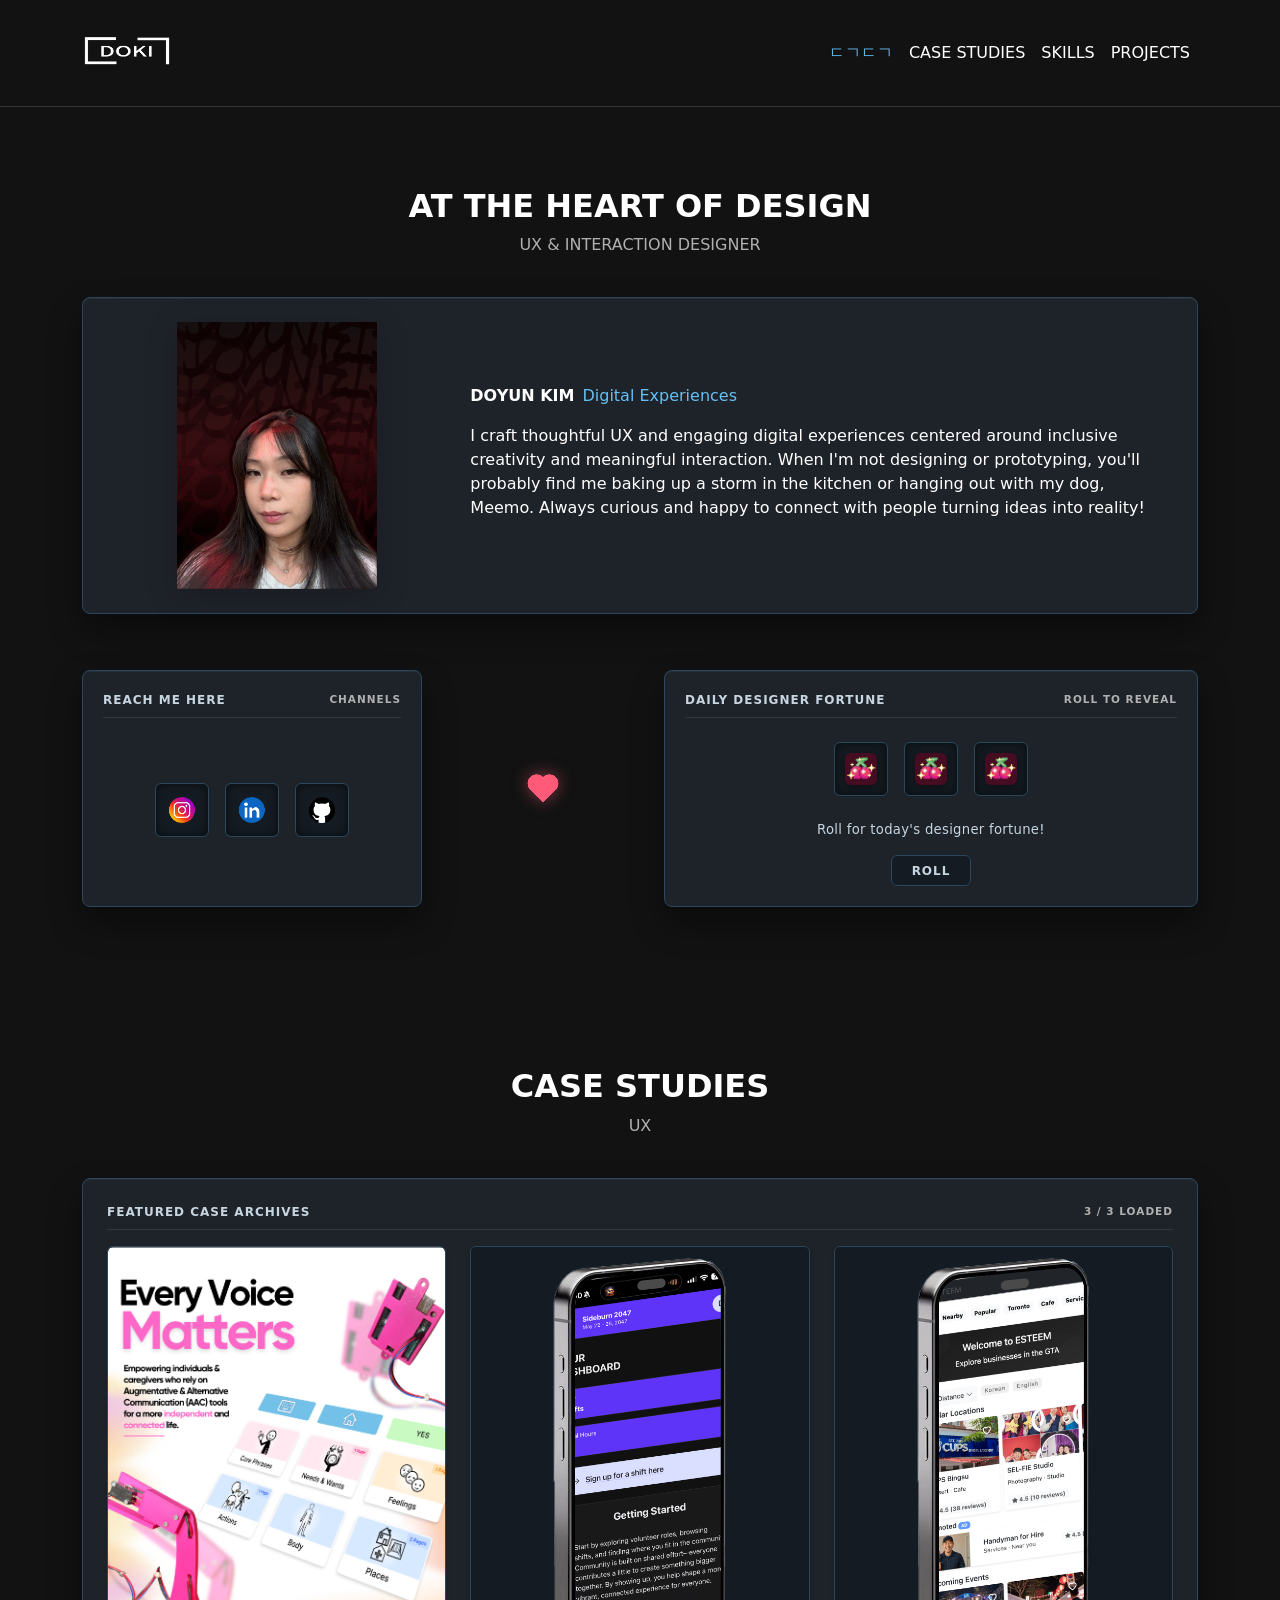
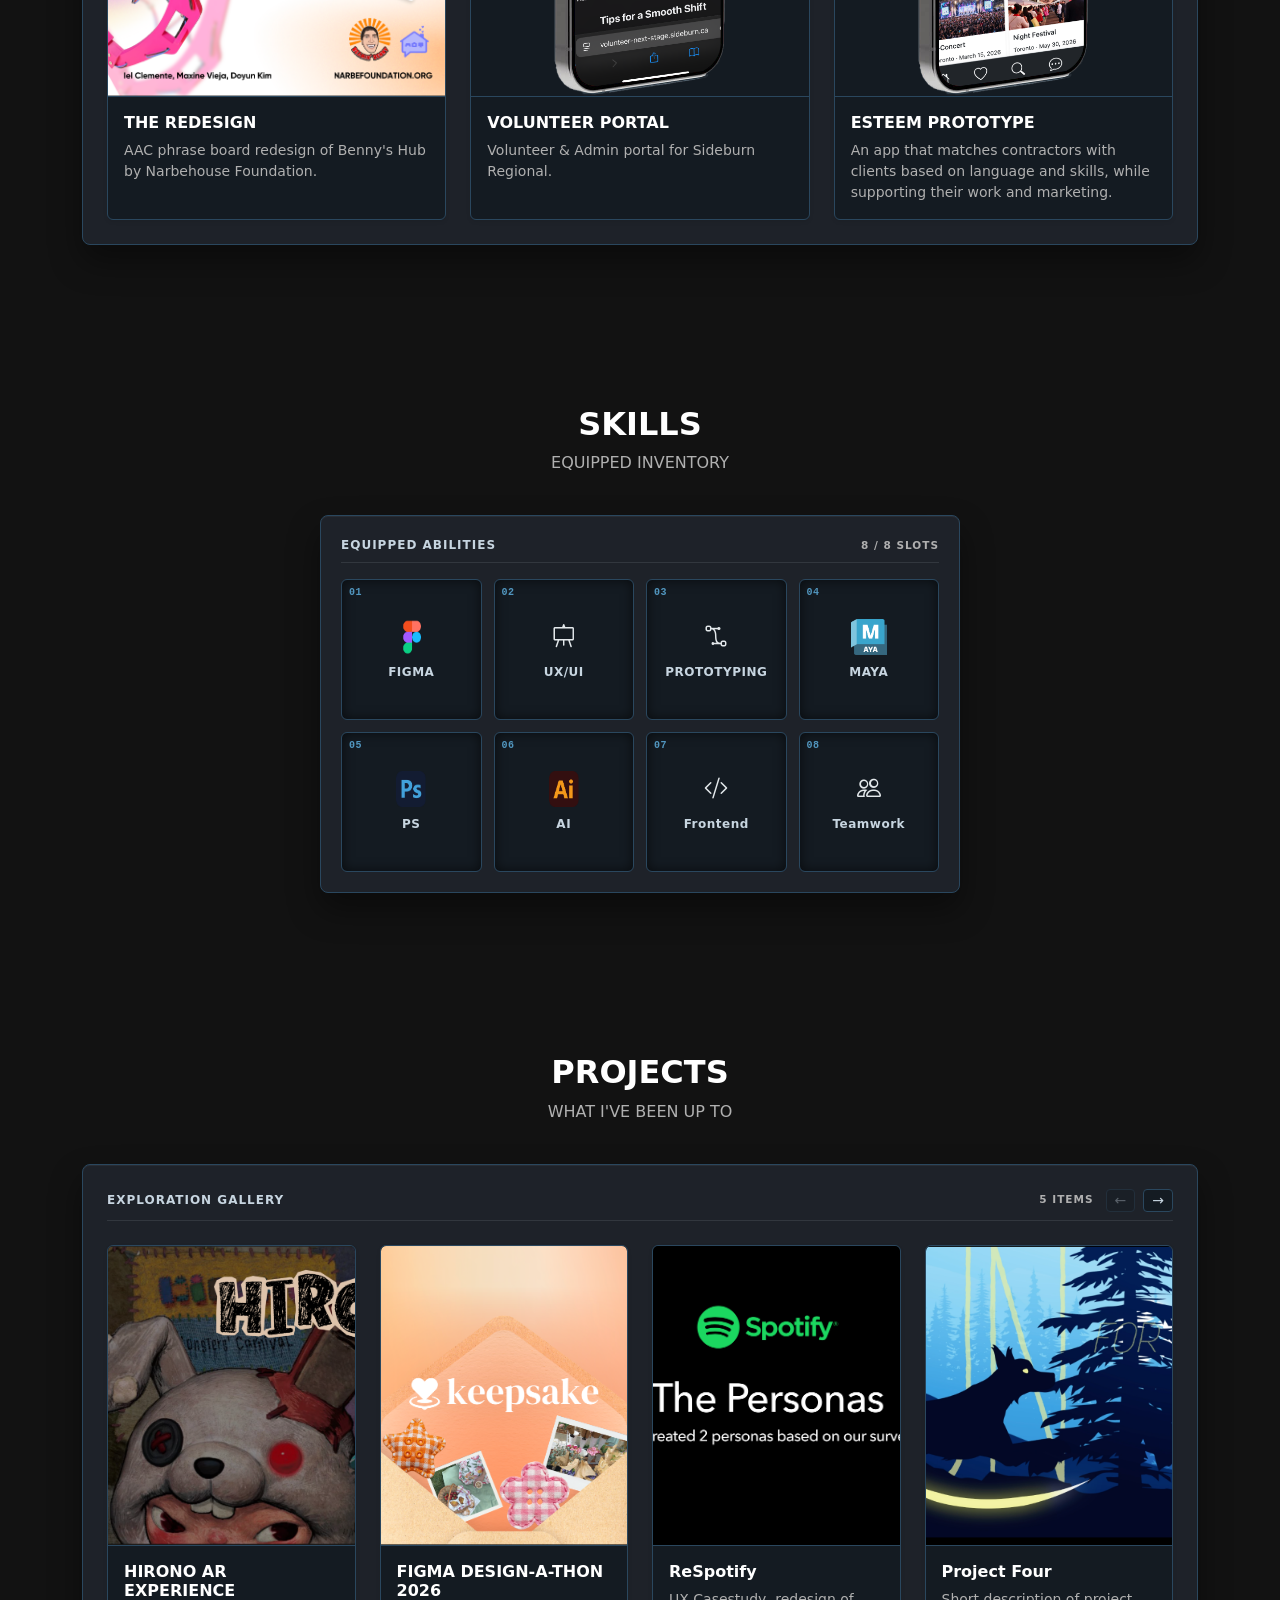
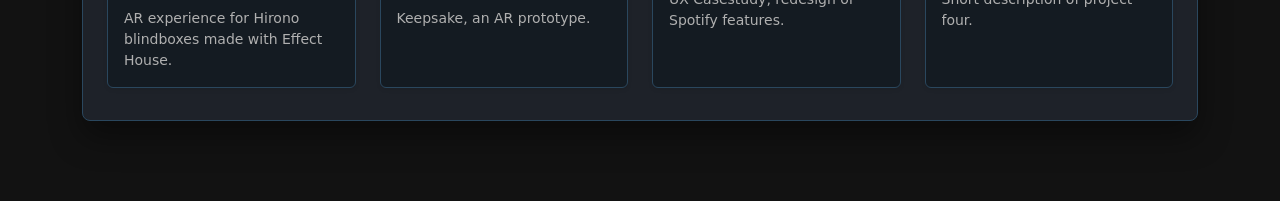
==== commit ae9d7873: "loading screen" ====
--- a/index.html
+++ b/index.html
@@ -20,6 +20,11 @@
     integrity="sha256-/JqT3SQfawRcv/BIHPThkBvs0OEvtFFmqPF/lYI/Cxo=" crossorigin="anonymous"></script>
   <script src="script.js"></script>
 
+  <!-- GOOGLE FONTS: Press Start 2P -->
+  <link rel="preconnect" href="https://fonts.googleapis.com">
+  <link rel="preconnect" href="https://fonts.gstatic.com" crossorigin>
+  <link href="https://fonts.googleapis.com/css2?family=Press+Start+2P&display=swap" rel="stylesheet">
+
   <link rel="stylesheet" href="https://cdn.jsdelivr.net/npm/bootstrap-icons@1.13.1/font/bootstrap-icons.min.css">
 
   <link href="style.css" rel="stylesheet">
@@ -27,6 +32,15 @@
 </head>
 
 <body>
+
+  <!-- MONOCHROME HUD LOADING SCREEN -->
+  <div id="site-loader" class="site-loader" aria-live="polite" aria-label="Loading site">
+    <canvas id="loaderCanvas" class="loader-canvas" aria-hidden="true"></canvas>
+    <div class="loader-mosaic-vignette" aria-hidden="true"></div>
+    <div class="loader-minimal-brand">
+      <img src="images/DOKI_2.png" alt="DOKI" class="loader-brand-img" width="120" height="120">
+    </div>
+  </div>
 
   <header id="site-header"></header>
 
--- a/style.css
+++ b/style.css
@@ -1,3 +1,5 @@
+
+@import url('https://fonts.googleapis.com/css2?family=Press+Start+2P&display=swap');
 
 body {
   margin: 0;
@@ -74,11 +76,12 @@
 
 /* INTRO */
 
-@media (min-width: 768px) {
-  .intro-text {
-    position: relative;
-    top: -4rem;
-  }
+.intro-card {
+  background: #1e2229;
+  border: 1px solid #2a475e;
+  border-radius: 8px;
+  padding: 1.5rem;
+  box-shadow: 0 1rem 2rem rgba(0, 0, 0, 0.4), inset 0 1px 0 rgba(255, 255, 255, 0.05);
 }
 
 @keyframes float {
@@ -97,28 +100,173 @@
   filter: drop-shadow(0 0.5rem 1rem rgba(0, 0, 0, 0.15));
 }
 
-.social-links {
+/* Social card */
+.socials-showcase {
+  background: #1e2229;
+  border: 1px solid #2a475e;
+  border-radius: 8px;
+  padding: 1.25rem;
+  box-shadow: 0 1rem 2rem rgba(0, 0, 0, 0.4), inset 0 1px 0 rgba(255, 255, 255, 0.05);
+}
+
+.socials-slot {
   display: flex;
   align-items: center;
-  justify-content: flex-end;
-  gap: 0.75rem;
-  margin-top: 1rem;
-}
-
-.social-links img {
+  justify-content: center;
+  width: 54px;
+  height: 54px;
+  background: #141b22;
+  border: 1px solid #2a475e;
+  border-radius: 6px;
+  box-shadow: inset 0 0 10px rgba(0, 0, 0, 0.6);
+  transition: transform 0.2s ease, background-color 0.2s ease, border-color 0.2s ease, box-shadow 0.2s ease;
+}
+
+.socials-slot img {
+  width: 32px;
+  height: 32px;
+  object-fit: contain;
+  transition: transform 0.2s ease;
+}
+
+.socials-slot:hover {
+  background: #1b2838;
+  border-color: #66c0f4;
+  box-shadow: 0 0 12px rgba(102, 192, 244, 0.35), inset 0 0 8px rgba(102, 192, 244, 0.2);
+  transform: translateY(-2px);
+}
+
+.socials-slot:hover img {
+  transform: scale(1.1);
+}
+
+/* PULSING HEART DIVIDER */
+
+.heart-divider {
+  min-height: 48px;
+  padding-block: 0.75rem;
+}
+
+@media (min-width: 768px) {
+  .heart-divider {
+    padding-block: 0;
+  }
+}
+
+.loader-heart {
+  width: 32px;
+  aspect-ratio: 1;
+  color: #ff5b79;
+  background:
+    radial-gradient(circle at 60% 65%, currentColor 62%, #0000 65%) top left,
+    radial-gradient(circle at 40% 65%, currentColor 62%, #0000 65%) top right,
+    linear-gradient(to bottom left, currentColor 42%, #0000 43%) bottom left,
+    linear-gradient(to bottom right, currentColor 42%, #0000 43%) bottom right;
+  background-size: 50% 50%;
+  background-repeat: no-repeat;
+  position: relative;
+  filter: drop-shadow(0 0 8px rgba(255, 91, 121, 0.5));
+}
+
+.loader-heart::after {
+  content: "";
+  position: absolute;
+  inset: 0;
+  background: inherit;
+  opacity: 0.5;
+  animation: heartPulse 1.4s ease-out infinite;
+}
+
+@keyframes heartPulse {
+  to {
+    transform: scale(1.8);
+    opacity: 0;
+  }
+}
+
+/* SITE LOADING SCREEN */
+
+.site-loader {
+  position: fixed;
+  inset: 0;
+  z-index: 99999;
+  display: flex;
+  align-items: center;
+  justify-content: center;
+  background-color: #000000;
+  opacity: 1;
+  visibility: visible;
+  transition: opacity 0.5s ease, visibility 0.5s ease;
+  overflow: hidden;
+}
+
+.site-loader.loaded {
+  opacity: 0;
+  visibility: hidden;
+  pointer-events: none;
+}
+
+/* Moving Binary Code Waves & Pulses (Monochrome Low-Opacity) */
+.loader-canvas {
+  position: absolute;
+  inset: 0;
+  width: 100%;
+  height: 100%;
+  pointer-events: none;
   display: block;
-  width: 36px;
-  height: 36px;
+}
+
+.loader-mosaic-vignette {
+  position: absolute;
+  inset: 0;
+  pointer-events: none;
+  background: radial-gradient(circle at center, rgba(0, 0, 0, 0.35) 15%, rgba(0, 0, 0, 0.8) 75%, #000000 100%);
+}
+
+.loader-minimal-brand {
+  position: relative;
+  z-index: 2;
+  display: flex;
+  align-items: center;
+  justify-content: center;
+  user-select: none;
+}
+
+.loader-brand-img {
+  width: clamp(90px, 14vw, 130px);
+  height: auto;
   object-fit: contain;
+  filter: drop-shadow(0 0 16px rgba(255, 255, 255, 0.35));
+  animation: brandPulse 2.2s ease-in-out infinite alternate;
+}
+
+@keyframes brandPulse {
+  0% {
+    opacity: 0.85;
+    filter: drop-shadow(0 0 10px rgba(255, 255, 255, 0.2));
+  }
+  100% {
+    opacity: 1;
+    filter: drop-shadow(0 0 24px rgba(255, 255, 255, 0.5));
+  }
+}
+
+@media (prefers-reduced-motion: reduce) {
+  .loader-brand-img {
+    animation: none;
+  }
 }
 
 /* CARDS */
 
 .project-card,
 .casestudies-card {
-  border-radius: 0.75rem;
+  background-color: #141b22;
+  border: 1px solid #2a475e !important;
+  border-radius: 6px;
   overflow: hidden;
-  transition: transform 0.2s ease, box-shadow 0.2s ease;
+  box-shadow: inset 0 0 10px rgba(0, 0, 0, 0.4);
+  transition: transform 0.2s ease, border-color 0.2s ease, box-shadow 0.2s ease;
 }
 
 .project-card:hover,
@@ -126,28 +274,32 @@
 .casestudies-card:hover,
 .casestudies-card:focus-within {
   transform: translateY(-4px);
-  box-shadow: 0 0.75rem 1.5rem rgba(0, 0, 0, 0.15) !important;
+  border-color: #66c0f4 !important;
+  box-shadow: 0 0 16px rgba(102, 192, 244, 0.25), inset 0 0 8px rgba(102, 192, 244, 0.1) !important;
 }
 
 .casestudies-card .card-img-top {
   aspect-ratio: 16 / 9;
   object-fit: cover;
+  border-bottom: 1px solid #2a475e;
 }
 
 .casestudies-card .sideburn-image {
   object-fit: contain;
-  background-color: #1e1e1e;
+  background-color: #141b22;
 }
 
 .project-card .card-img-top {
   aspect-ratio: 4 / 3;
   object-fit: cover;
+  border-bottom: 1px solid #2a475e;
 }
 
 /* Limit descriptions to 3 lines so cards stay even */
 .card-text-clamp {
   display: -webkit-box;
   -webkit-line-clamp: 3;
+  line-clamp: 3;
   -webkit-box-orient: vertical;
   overflow: hidden;
 }
@@ -184,11 +336,70 @@
   }
 }
 
-/* SKILLS */
+/* HUD SECTION CONTAINERS */
+
+.hud-showcase {
+  background: #1e2229;
+  border: 1px solid #2a475e;
+  border-radius: 8px;
+  padding: 1.5rem;
+  box-shadow: 0 1rem 2rem rgba(0, 0, 0, 0.4), inset 0 1px 0 rgba(255, 255, 255, 0.05);
+}
+
+.hud-showcase #projPrev,
+.hud-showcase #projNext {
+  background: #141b22;
+  border-color: #2a475e;
+  color: #c7d5e0;
+  transition: all 0.2s ease;
+}
+
+.hud-showcase #projPrev:hover:not(:disabled),
+.hud-showcase #projNext:hover:not(:disabled) {
+  background: #1b2838;
+  border-color: #66c0f4;
+  color: #66c0f4;
+  box-shadow: 0 0 8px rgba(102, 192, 244, 0.3);
+}
+
+.hud-showcase #projPrev:disabled,
+.hud-showcase #projNext:disabled {
+  opacity: 0.35;
+  border-color: #2a475e;
+}
+
+.inventory-showcase {
+  max-width: 640px;
+  background: #1e2229;
+  border: 1px solid #2a475e;
+  border-radius: 8px;
+  padding: 1.25rem;
+  box-shadow: 0 1rem 2rem rgba(0, 0, 0, 0.4), inset 0 1px 0 rgba(255, 255, 255, 0.05);
+}
+
+.inventory-header {
+  font-size: 0.75rem;
+  font-weight: 700;
+  letter-spacing: 1px;
+  color: #c7d5e0;
+}
+
+.inventory-grid {
+  display: grid;
+  grid-template-columns: repeat(2, 1fr);
+  gap: 0.75rem;
+}
+
+@media (min-width: 480px) {
+  .inventory-grid {
+    grid-template-columns: repeat(4, 1fr);
+  }
+}
 
 .skill-slot {
-  width: 110px;
-  height: 110px;
+  position: relative;
+  width: 100%;
+  aspect-ratio: 1 / 1;
   padding: 0.5rem;
   display: flex;
   flex-direction: column;
@@ -197,21 +408,205 @@
   gap: 0.5rem;
   text-align: center;
   color: #c7d5e0;
-  background: #4e5155;
-  border: 1px solid #2a475e;
-  border-radius: 4px;
+  background: #141b22;
+  border: 1px solid #2a475e;
+  border-radius: 6px;
   font-size: 0.75rem;
-  transition: background-color 0.2s, border-color 0.2s;
+  font-weight: 600;
+  letter-spacing: 0.5px;
+  box-shadow: inset 0 0 12px rgba(0, 0, 0, 0.6);
+  transition: transform 0.2s ease, background-color 0.2s ease, border-color 0.2s ease, box-shadow 0.2s ease;
+}
+
+.skill-slot .slot-number {
+  position: absolute;
+  top: 5px;
+  left: 7px;
+  font-size: 0.625rem;
+  font-family: monospace;
+  color: #66c0f4;
+  opacity: 0.75;
 }
 
 .skill-slot i {
   color: #e3e8eb;
   font-size: 1.5rem;
+  transition: transform 0.2s ease;
+}
+
+.skill-slot img {
+  transition: transform 0.2s ease;
 }
 
 .skill-slot:hover {
-  background: #22384d;
+  background: #1b2838;
   border-color: #66c0f4;
+  box-shadow: 0 0 12px rgba(102, 192, 244, 0.35), inset 0 0 8px rgba(102, 192, 244, 0.2);
+  transform: translateY(-2px);
+  color: #fff;
+}
+
+.skill-slot:hover i,
+.skill-slot:hover img {
+  transform: scale(1.1);
+}
+
+/* SLOT MACHINE MINI-GAME */
+
+.slot-machine-showcase {
+  background: #1e2229;
+  border: 1px solid #2a475e;
+  border-radius: 8px;
+  padding: 1.25rem;
+  box-shadow: 0 1rem 2rem rgba(0, 0, 0, 0.4), inset 0 1px 0 rgba(255, 255, 255, 0.05);
+}
+
+.slot-reel {
+  width: 54px;
+  height: 54px;
+  background: #141b22;
+  border: 1px solid #2a475e;
+  border-radius: 6px;
+  display: flex;
+  align-items: center;
+  justify-content: center;
+  box-shadow: inset 0 0 10px rgba(0, 0, 0, 0.6);
+  transition: transform 0.2s ease, border-color 0.2s ease, box-shadow 0.2s ease;
+  user-select: none;
+}
+
+.slot-reel img {
+  width: 32px;
+  height: 32px;
+  object-fit: contain;
+  filter: drop-shadow(0 2px 4px rgba(0, 0, 0, 0.4));
+  user-select: none;
+  pointer-events: none;
+  transition: transform 0.2s ease;
+}
+
+.slot-reel.spin {
+  animation: slotWobble 0.12s infinite alternate;
+  border-color: #66c0f4;
+  box-shadow: inset 0 0 10px rgba(102, 192, 244, 0.35);
+}
+
+.slot-reel.win-sparkle {
+  animation: reelSparkle 0.8s ease-in-out infinite alternate;
+  border-color: #ffd700;
+}
+
+.slot-reel.win-sparkle img {
+  animation: iconPulse 0.8s ease-in-out infinite alternate;
+}
+
+.slot-reel.debuff-nap {
+  animation: reelSleep 1s ease-in-out infinite alternate;
+  border-color: #bd93f9;
+}
+
+.slot-reel.debuff-nap img {
+  animation: meemoSleep 1s ease-in-out infinite alternate;
+}
+
+@keyframes reelSleep {
+  0% {
+    box-shadow: 0 0 8px rgba(189, 147, 249, 0.4), inset 0 0 10px rgba(189, 147, 249, 0.2);
+    transform: translateY(0);
+  }
+  100% {
+    box-shadow: 0 0 20px rgba(255, 121, 198, 0.7), inset 0 0 14px rgba(255, 121, 198, 0.4);
+    transform: translateY(3px);
+    border-color: #ff79c6;
+  }
+}
+
+@keyframes meemoSleep {
+  0% {
+    transform: rotate(0deg) scale(1);
+  }
+  100% {
+    transform: rotate(-8deg) scale(1.08);
+  }
+}
+
+@keyframes reelSparkle {
+  0% {
+    box-shadow: 0 0 8px rgba(255, 215, 0, 0.5), inset 0 0 10px rgba(255, 215, 0, 0.3);
+    transform: scale(1);
+  }
+  100% {
+    box-shadow: 0 0 22px rgba(255, 215, 0, 0.9), inset 0 0 16px rgba(255, 215, 0, 0.6);
+    transform: scale(1.06);
+    border-color: #fff;
+  }
+}
+
+@keyframes iconPulse {
+  0% {
+    transform: scale(1) rotate(0deg);
+  }
+  50% {
+    transform: scale(1.18) rotate(6deg);
+  }
+  100% {
+    transform: scale(1) rotate(-6deg);
+  }
+}
+
+@keyframes slotWobble {
+  from {
+    transform: translateY(-3px);
+  }
+  to {
+    transform: translateY(3px);
+  }
+}
+
+.slot-msg {
+  min-height: 2.2rem;
+  display: flex;
+  align-items: center;
+  justify-content: center;
+  font-weight: 500;
+  font-size: 0.825rem;
+  color: #c7d5e0;
+  letter-spacing: 0.3px;
+  padding: 0 0.5rem;
+  line-height: 1.35;
+}
+
+.slot-btn {
+  font-weight: 700;
+  font-size: 0.75rem;
+  letter-spacing: 1px;
+  text-transform: uppercase;
+  padding: 0.35rem 1.25rem;
+  border-radius: 6px;
+  transition: transform 0.1s ease, background-color 0.2s ease, border-color 0.2s ease, box-shadow 0.2s ease;
+}
+
+.slot-btn-spin {
+  background: #141b22;
+  border: 1px solid #2a475e;
+  color: #c7d5e0;
+}
+
+.slot-btn-spin:hover:not(:disabled) {
+  background: #1b2838;
+  color: #66c0f4;
+  border-color: #66c0f4;
+  box-shadow: 0 0 12px rgba(102, 192, 244, 0.35), inset 0 0 8px rgba(102, 192, 244, 0.2);
+  transform: translateY(-1px);
+}
+
+.slot-btn:active:not(:disabled) {
+  transform: translateY(2px);
+}
+
+.slot-btn:disabled {
+  opacity: 0.5;
+  cursor: not-allowed;
 }
 
 /* REDUCED MOTION */
@@ -232,4 +627,79 @@
   .floating-img {
     animation: none;
   }
-}
+
+  .slot-reel.spin {
+    animation: none;
+  }
+
+  .loader-heart::after {
+    animation: none;
+  }
+}
+
+
+:root {
+  --line-height: 1.5rem;
+  --item-count: 5;    /* 5 unique items */
+}
+
+/* Base typography for headline */
+.headline-wrapper {
+  display: flex;
+  align-items: center;
+  gap: 0.5rem;
+  font-size: 1rem;
+}
+
+.headline-wrapper.flex-column {
+  gap: 0.25rem;
+}
+
+.headline-wrapper.flex-column .scroll-container {
+  width: 100%;
+}
+
+.headline-wrapper.flex-column .item {
+  text-align: center;
+}
+
+/* Container for scrolling text */
+.scroll-container {
+  height: var(--line-height);
+  overflow: hidden;
+}
+
+.scroll-text {
+  display: flex;
+  flex-direction: column;
+  animation: scrollUp 17.5s ease-in-out infinite; 
+}
+
+/* Individual moving items */
+.item {
+  height: var(--line-height);
+  line-height: var(--line-height);
+  color: #66c0f4; 
+  white-space: nowrap; 
+}
+
+/* Keyframes adjusted for a 5-item loop */
+@keyframes scrollUp {
+  /* Item 1 */
+  0%, 16% { transform: translateY(0); }
+  
+  /* Item 2 */
+  20%, 36% { transform: translateY(calc(-1 * var(--line-height))); }
+  
+  /* Item 3 */
+  40%, 56% { transform: translateY(calc(-2 * var(--line-height))); }
+  
+  /* Item 4 */
+  60%, 76% { transform: translateY(calc(-3 * var(--line-height))); }
+  
+  /* Item 5 */
+  80%, 96% { transform: translateY(calc(-4 * var(--line-height))); }
+  
+  /* Reset Snap */
+  100% { transform: translateY(calc(-5 * var(--line-height))); }
+}
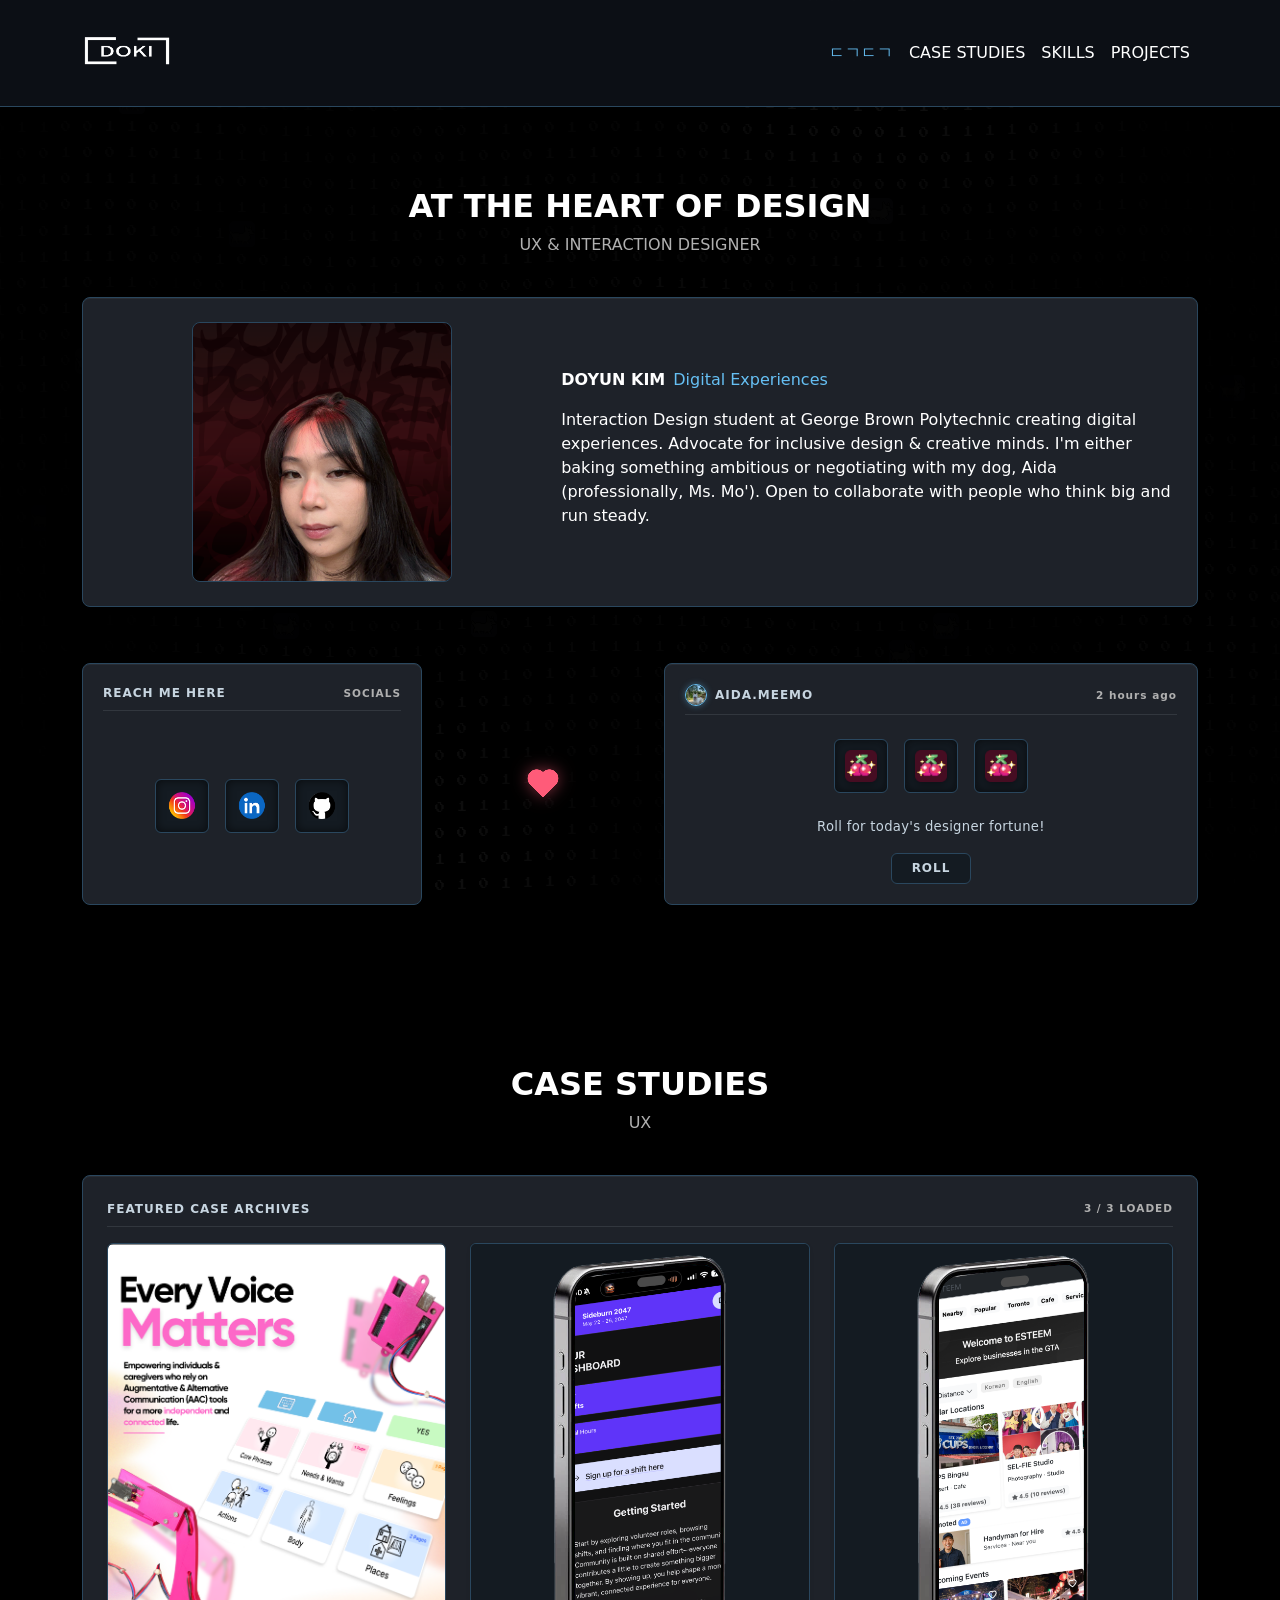
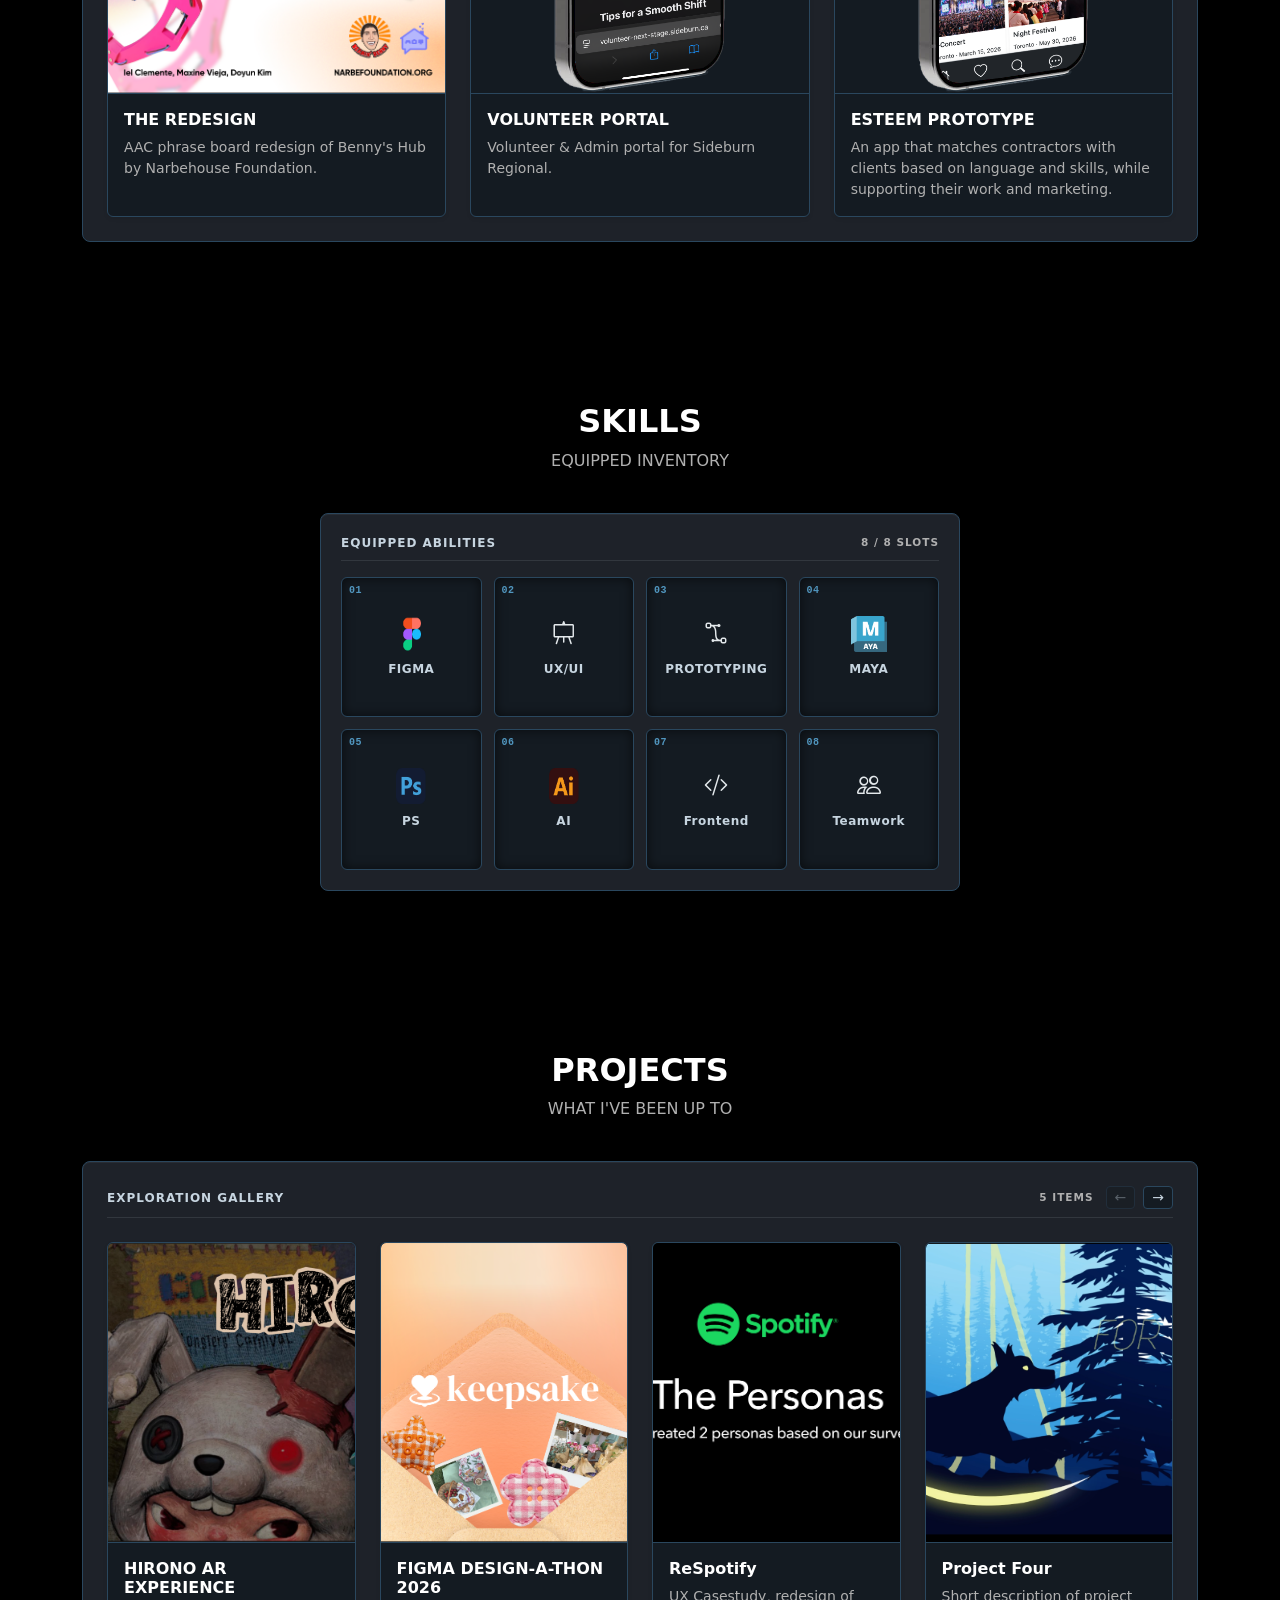
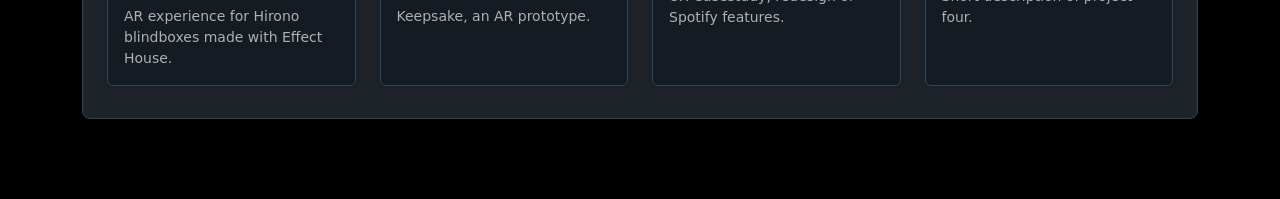
==== commit 41e7f523: "reformat intro" ====
--- a/index.html
+++ b/index.html
@@ -31,12 +31,14 @@
 
 </head>
 
-<body>
+<body class="is-loading">
+
+  <!-- MONOCHROME BACKGROUND: CODE WAVES & PULSES -->
+  <canvas id="bgCanvas" class="bg-canvas" aria-hidden="true"></canvas>
+  <div class="bg-vignette" aria-hidden="true"></div>
 
   <!-- MONOCHROME HUD LOADING SCREEN -->
   <div id="site-loader" class="site-loader" aria-live="polite" aria-label="Loading site">
-    <canvas id="loaderCanvas" class="loader-canvas" aria-hidden="true"></canvas>
-    <div class="loader-mosaic-vignette" aria-hidden="true"></div>
     <div class="loader-minimal-brand">
       <img src="images/DOKI_2.png" alt="DOKI" class="loader-brand-img" width="120" height="120">
     </div>
--- a/style.css
+++ b/style.css
@@ -6,16 +6,17 @@
   min-height: 100dvh;
 }
 
-/* DARK MODE */
+/* DARK MODE & SITE BACKGROUND */
 
 body {
-  background-color: #121212;
+  background-color: #000000;
   color: #fff;
+  position: relative;
 }
 
 .bg-light,
 .bg-white {
-  background-color: #121212 !important;
+  background-color: transparent !important;
 }
 
 .text-muted {
@@ -23,8 +24,10 @@
 }
 
 .navbar {
-  background-color: #121212 !important;
-  border-color: #333 !important;
+  background-color: rgba(14, 18, 24, 0.88) !important;
+  backdrop-filter: blur(10px);
+  -webkit-backdrop-filter: blur(10px);
+  border-color: #2a475e !important;
 }
 
 .navbar .nav-link {
@@ -84,20 +87,39 @@
   box-shadow: 0 1rem 2rem rgba(0, 0, 0, 0.4), inset 0 1px 0 rgba(255, 255, 255, 0.05);
 }
 
-@keyframes float {
-  0%,
-  100% {
-    transform: translateY(0);
-  }
-
-  50% {
-    transform: translateY(-12px);
-  }
-}
-
-.floating-img {
-  animation: float 4s ease-in-out infinite;
-  filter: drop-shadow(0 0.5rem 1rem rgba(0, 0, 0, 0.15));
+.profile-img-container {
+  display: flex;
+  justify-content: center;
+  align-items: center;
+}
+
+.profile-img-fader {
+  position: relative;
+  width: 260px;
+  max-width: 100%;
+  aspect-ratio: 1;
+  border-radius: 8px;
+  overflow: hidden;
+  background-color: #141b22;
+  border: 1px solid #2a475e;
+  box-shadow: inset 0 0 10px rgba(0, 0, 0, 0.5);
+}
+
+.profile-img-fader .profile-slide {
+  position: absolute;
+  inset: 0;
+  width: 100%;
+  height: 100%;
+  object-fit: cover;
+  border-radius: 7px;
+  opacity: 0;
+  transition: opacity 0.7s ease-in-out;
+  pointer-events: none;
+}
+
+.profile-img-fader .profile-slide.active {
+  opacity: 1;
+  pointer-events: auto;
 }
 
 /* Social card */
@@ -184,7 +206,44 @@
   }
 }
 
+/* MONOCHROME BODY BACKGROUND: BINARY CODE WAVES & PULSES */
+
+.bg-canvas {
+  position: fixed;
+  inset: 0;
+  width: 100%;
+  height: 100%;
+  pointer-events: none;
+  z-index: -2;
+  display: block;
+}
+
+.bg-vignette {
+  position: fixed;
+  inset: 0;
+  pointer-events: none;
+  z-index: -1;
+  background: radial-gradient(circle at center, rgba(0, 0, 0, 0.25) 20%, rgba(0, 0, 0, 0.8) 75%, #000000 100%);
+}
+
 /* SITE LOADING SCREEN */
+
+body.is-loading #site-header,
+body.is-loading #intro-section,
+body.is-loading #casestudies-section,
+body.is-loading #skills-section,
+body.is-loading #projects-section {
+  opacity: 0;
+  pointer-events: none;
+}
+
+#site-header,
+#intro-section,
+#casestudies-section,
+#skills-section,
+#projects-section {
+  transition: opacity 0.45s ease;
+}
 
 .site-loader {
   position: fixed;
@@ -193,7 +252,7 @@
   display: flex;
   align-items: center;
   justify-content: center;
-  background-color: #000000;
+  background-color: transparent;
   opacity: 1;
   visibility: visible;
   transition: opacity 0.5s ease, visibility 0.5s ease;
@@ -204,23 +263,6 @@
   opacity: 0;
   visibility: hidden;
   pointer-events: none;
-}
-
-/* Moving Binary Code Waves & Pulses (Monochrome Low-Opacity) */
-.loader-canvas {
-  position: absolute;
-  inset: 0;
-  width: 100%;
-  height: 100%;
-  pointer-events: none;
-  display: block;
-}
-
-.loader-mosaic-vignette {
-  position: absolute;
-  inset: 0;
-  pointer-events: none;
-  background: radial-gradient(circle at center, rgba(0, 0, 0, 0.35) 15%, rgba(0, 0, 0, 0.8) 75%, #000000 100%);
 }
 
 .loader-minimal-brand {
@@ -461,6 +503,18 @@
   box-shadow: 0 1rem 2rem rgba(0, 0, 0, 0.4), inset 0 1px 0 rgba(255, 255, 255, 0.05);
 }
 
+.social-post-avatar {
+  width: 22px;
+  height: 22px;
+  border-radius: 50%;
+  object-fit: cover;
+  border: 1.5px solid #66c0f4;
+  box-shadow: 0 0 6px rgba(102, 192, 244, 0.4);
+  flex-shrink: 0;
+  display: inline-block;
+  vertical-align: middle;
+}
+
 .slot-reel {
   width: 54px;
   height: 54px;
@@ -622,10 +676,6 @@
   .casestudies-card:hover,
   .casestudies-card:focus-within {
     transform: none;
-  }
-
-  .floating-img {
-    animation: none;
   }
 
   .slot-reel.spin {
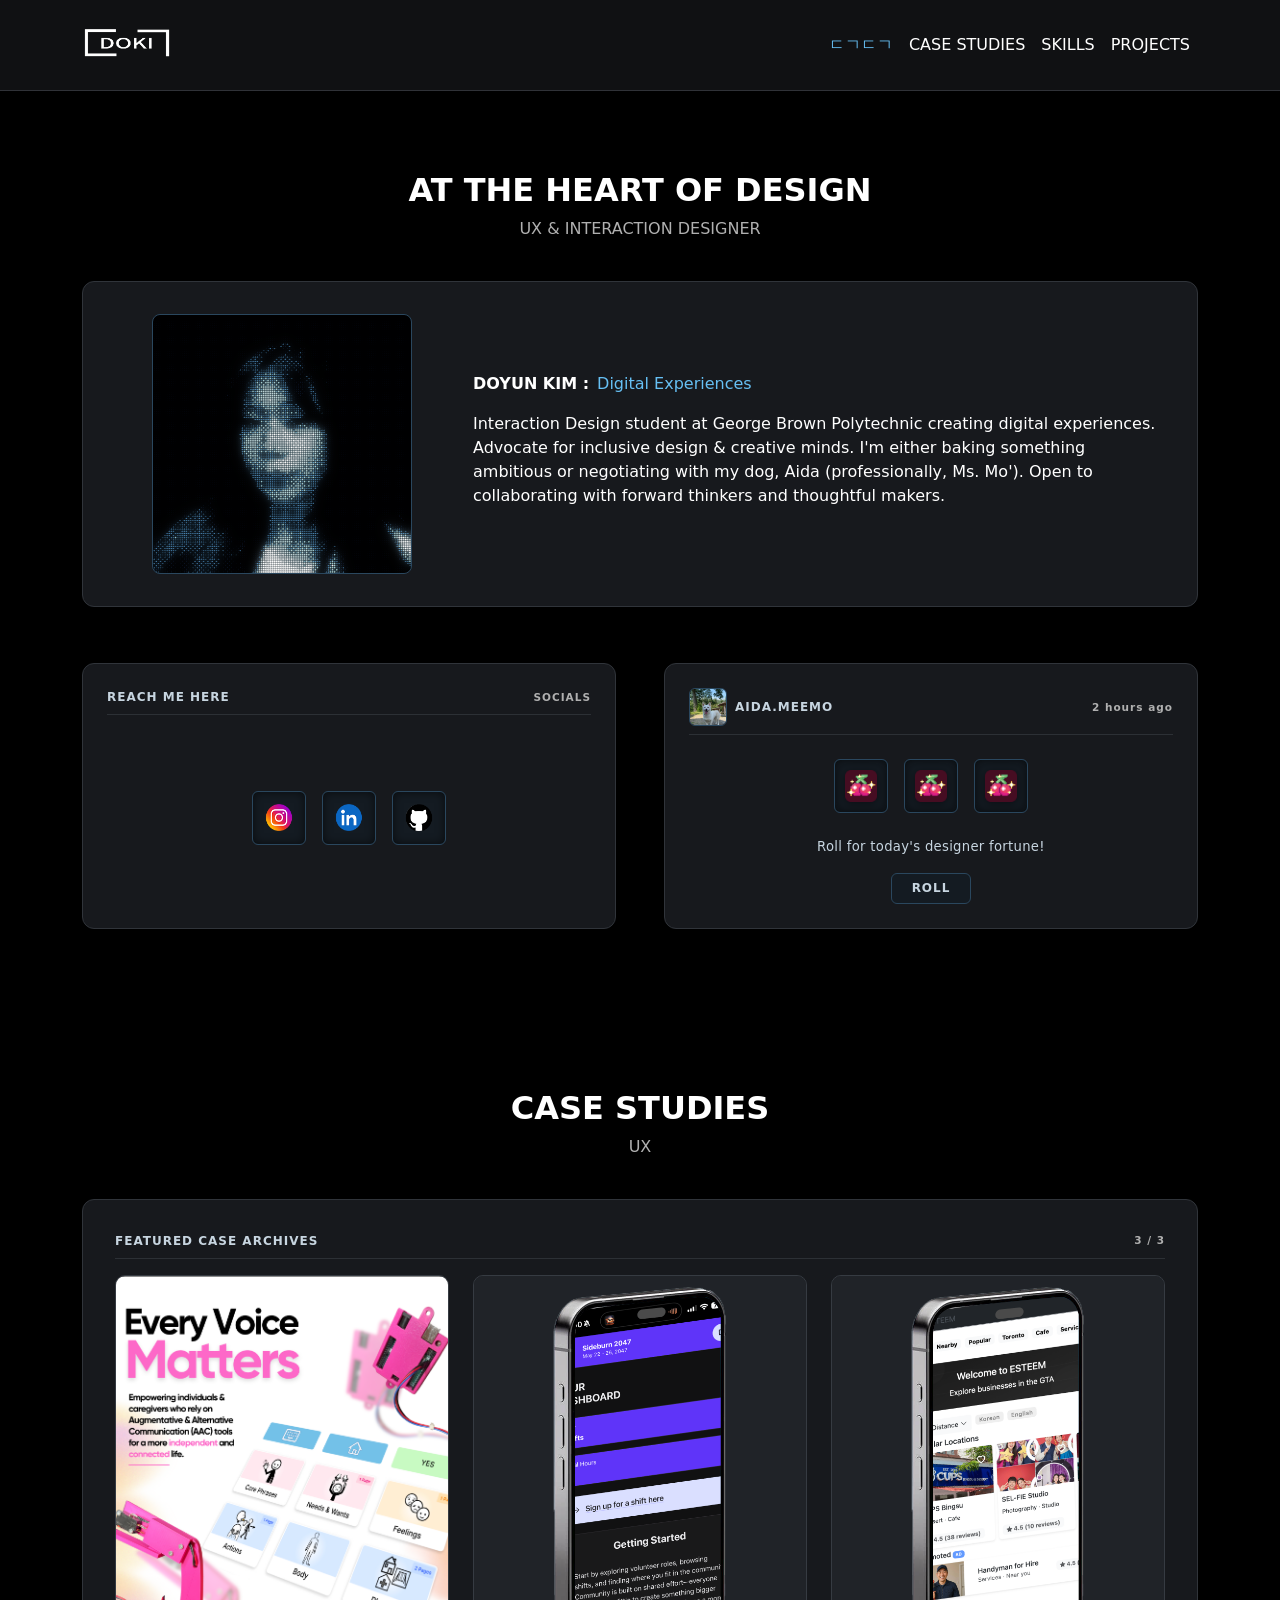
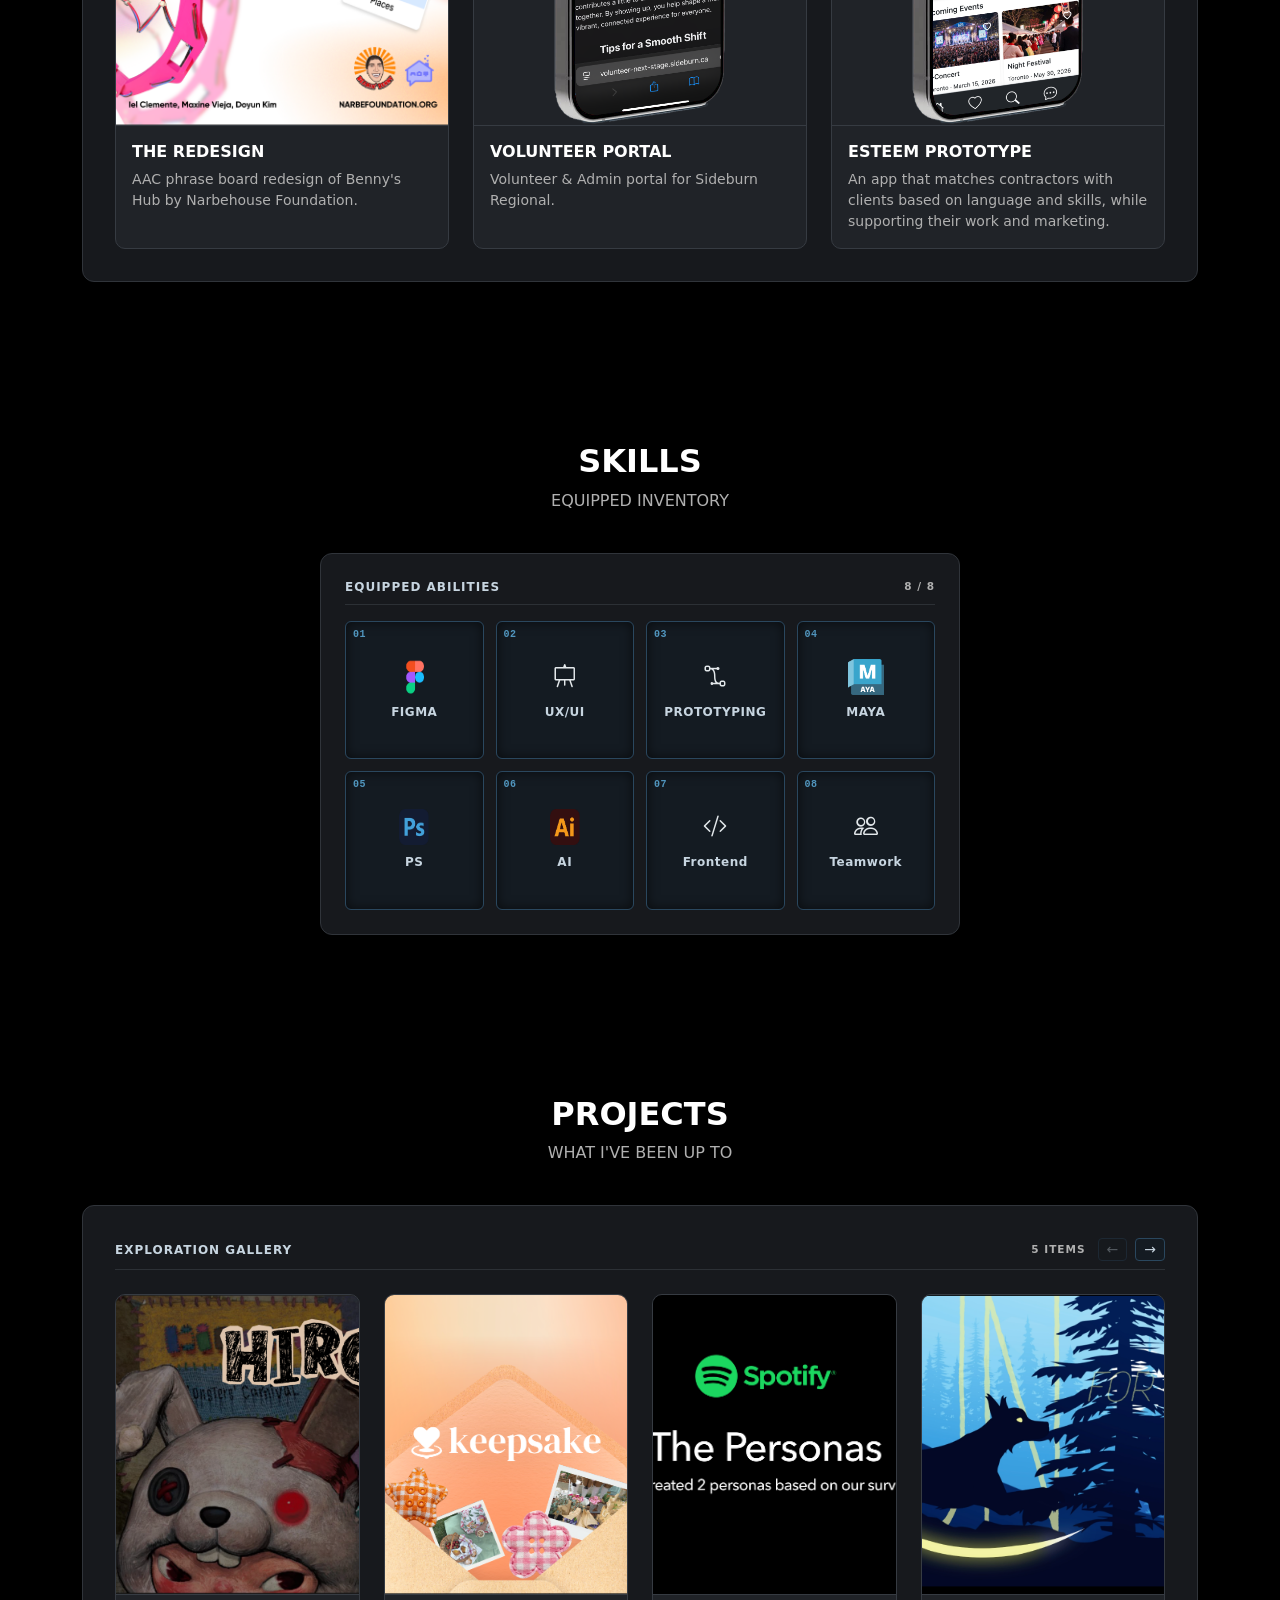
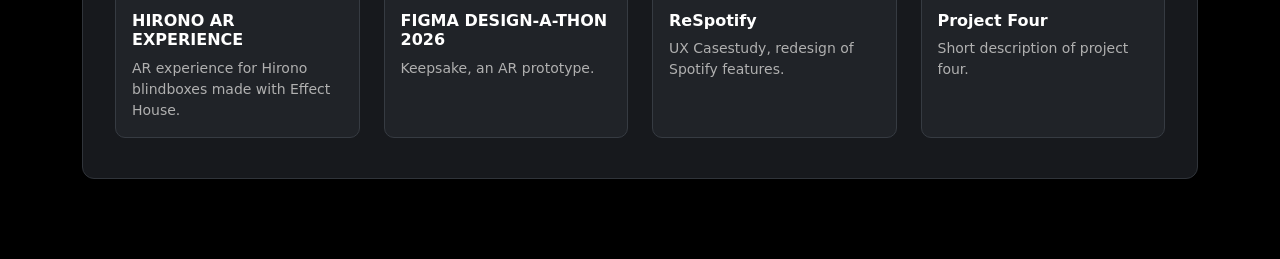
==== commit 03654863: "background x changes" ====
--- a/index.html
+++ b/index.html
@@ -6,7 +6,7 @@
   <!-- METADATA -->
   <meta charset="utf-8">
   <meta name="viewport" content="width=device-width, initial-scale=1">
-  <title>DOKI</title>
+  <title>DOYUN KIM</title>
 
   <!-- BOOTSTRAP 5 -->
   <script src="https://cdn.jsdelivr.net/npm/bootstrap@5.3.2/dist/js/bootstrap.bundle.min.js"
@@ -33,10 +33,6 @@
 
 <body class="is-loading">
 
-  <!-- MONOCHROME BACKGROUND: CODE WAVES & PULSES -->
-  <canvas id="bgCanvas" class="bg-canvas" aria-hidden="true"></canvas>
-  <div class="bg-vignette" aria-hidden="true"></div>
-
   <!-- MONOCHROME HUD LOADING SCREEN -->
   <div id="site-loader" class="site-loader" aria-live="polite" aria-label="Loading site">
     <div class="loader-minimal-brand">
@@ -46,13 +42,21 @@
 
   <header id="site-header"></header>
 
-  <div id="intro-section"></div>
+  <div class="lower-page">
+    <div class="lower-background-layer" aria-hidden="true">
+      <video id="lower-background" class="lower-background" muted loop playsinline preload="metadata">
+        <source src="images/FLOWERBG-ascii.mp4" type="video/mp4">
+      </video>
+    </div>
 
-  <div id="casestudies-section"></div>
+    <div id="intro-section"></div>
 
-  <div id="skills-section"></div>
+    <div id="casestudies-section"></div>
 
-  <div id="projects-section"></div>
+    <div id="skills-section"></div>
+
+    <div id="projects-section"></div>
+  </div>
 
 </body>
 
--- a/style.css
+++ b/style.css
@@ -12,6 +12,35 @@
   background-color: #000000;
   color: #fff;
   position: relative;
+  isolation: isolate;
+}
+
+.lower-page {
+  position: relative;
+  isolation: isolate;
+}
+
+.lower-background-layer {
+  position: absolute;
+  inset: 34rem 0 0;
+  width: 100%;
+  pointer-events: none;
+  z-index: -1;
+  opacity: 0.65;
+  -webkit-mask-image: linear-gradient(to bottom, transparent 0, #000 24rem);
+  mask-image: linear-gradient(to bottom, transparent 0, #000 24rem);
+}
+
+.lower-background {
+  position: sticky;
+  top: 0;
+  display: block;
+  width: 100%;
+  height: 100vh;
+  height: 100dvh;
+  object-fit: cover;
+  -webkit-mask-image: linear-gradient(to bottom, #000 80%, transparent 100%);
+  mask-image: linear-gradient(to bottom, #000 80%, transparent 100%);
 }
 
 .bg-light,
@@ -24,10 +53,9 @@
 }
 
 .navbar {
-  background-color: rgba(14, 18, 24, 0.88) !important;
-  backdrop-filter: blur(10px);
-  -webkit-backdrop-filter: blur(10px);
-  border-color: #2a475e !important;
+  background-color: #101113 !important;
+  border-color: #303238 !important;
+  padding-block: 0;
 }
 
 .navbar .nav-link {
@@ -55,7 +83,7 @@
 
 .section-spacing {
   padding-block: 4rem;
-  scroll-margin-top: 4rem; /* anchor offset for sticky nav */
+  scroll-margin-top: 7rem;
 }
 
 @media (min-width: 768px) {
@@ -80,11 +108,19 @@
 /* INTRO */
 
 .intro-card {
-  background: #1e2229;
-  border: 1px solid #2a475e;
-  border-radius: 8px;
-  padding: 1.5rem;
-  box-shadow: 0 1rem 2rem rgba(0, 0, 0, 0.4), inset 0 1px 0 rgba(255, 255, 255, 0.05);
+  background: #17191d;
+  border: 1px solid #30343a;
+  border-radius: 12px;
+  padding: clamp(1.5rem, 3vw, 2rem);
+}
+
+.case-study-feature-image {
+  display: block;
+  width: auto;
+  max-width: 100%;
+  max-height: 320px;
+  object-fit: contain;
+  margin-inline: auto;
 }
 
 .profile-img-container {
@@ -122,13 +158,16 @@
   pointer-events: auto;
 }
 
+.profile-img-fader .profile-slide-bottom {
+  object-position: center bottom;
+}
+
 /* Social card */
 .socials-showcase {
-  background: #1e2229;
-  border: 1px solid #2a475e;
-  border-radius: 8px;
-  padding: 1.25rem;
-  box-shadow: 0 1rem 2rem rgba(0, 0, 0, 0.4), inset 0 1px 0 rgba(255, 255, 255, 0.05);
+  background: #17191d;
+  border: 1px solid #30343a;
+  border-radius: 12px;
+  padding: 1.5rem;
 }
 
 .socials-slot {
@@ -162,70 +201,6 @@
   transform: scale(1.1);
 }
 
-/* PULSING HEART DIVIDER */
-
-.heart-divider {
-  min-height: 48px;
-  padding-block: 0.75rem;
-}
-
-@media (min-width: 768px) {
-  .heart-divider {
-    padding-block: 0;
-  }
-}
-
-.loader-heart {
-  width: 32px;
-  aspect-ratio: 1;
-  color: #ff5b79;
-  background:
-    radial-gradient(circle at 60% 65%, currentColor 62%, #0000 65%) top left,
-    radial-gradient(circle at 40% 65%, currentColor 62%, #0000 65%) top right,
-    linear-gradient(to bottom left, currentColor 42%, #0000 43%) bottom left,
-    linear-gradient(to bottom right, currentColor 42%, #0000 43%) bottom right;
-  background-size: 50% 50%;
-  background-repeat: no-repeat;
-  position: relative;
-  filter: drop-shadow(0 0 8px rgba(255, 91, 121, 0.5));
-}
-
-.loader-heart::after {
-  content: "";
-  position: absolute;
-  inset: 0;
-  background: inherit;
-  opacity: 0.5;
-  animation: heartPulse 1.4s ease-out infinite;
-}
-
-@keyframes heartPulse {
-  to {
-    transform: scale(1.8);
-    opacity: 0;
-  }
-}
-
-/* MONOCHROME BODY BACKGROUND: BINARY CODE WAVES & PULSES */
-
-.bg-canvas {
-  position: fixed;
-  inset: 0;
-  width: 100%;
-  height: 100%;
-  pointer-events: none;
-  z-index: -2;
-  display: block;
-}
-
-.bg-vignette {
-  position: fixed;
-  inset: 0;
-  pointer-events: none;
-  z-index: -1;
-  background: radial-gradient(circle at center, rgba(0, 0, 0, 0.25) 20%, rgba(0, 0, 0, 0.8) 75%, #000000 100%);
-}
-
 /* SITE LOADING SCREEN */
 
 body.is-loading #site-header,
@@ -303,11 +278,11 @@
 
 .project-card,
 .casestudies-card {
-  background-color: #141b22;
-  border: 1px solid #2a475e !important;
-  border-radius: 6px;
+  background-color: #202328;
+  border: 1px solid #363b42 !important;
+  border-radius: 10px;
   overflow: hidden;
-  box-shadow: inset 0 0 10px rgba(0, 0, 0, 0.4);
+  box-shadow: none !important;
   transition: transform 0.2s ease, border-color 0.2s ease, box-shadow 0.2s ease;
 }
 
@@ -315,26 +290,26 @@
 .project-card:focus-within,
 .casestudies-card:hover,
 .casestudies-card:focus-within {
-  transform: translateY(-4px);
+  transform: translateY(-3px);
   border-color: #66c0f4 !important;
-  box-shadow: 0 0 16px rgba(102, 192, 244, 0.25), inset 0 0 8px rgba(102, 192, 244, 0.1) !important;
+  box-shadow: 0 8px 20px rgba(0, 0, 0, 0.25) !important;
 }
 
 .casestudies-card .card-img-top {
   aspect-ratio: 16 / 9;
   object-fit: cover;
-  border-bottom: 1px solid #2a475e;
+  border-bottom: 1px solid #363b42;
 }
 
 .casestudies-card .sideburn-image {
   object-fit: contain;
-  background-color: #141b22;
+  background-color: #202328;
 }
 
 .project-card .card-img-top {
   aspect-ratio: 4 / 3;
   object-fit: cover;
-  border-bottom: 1px solid #2a475e;
+  border-bottom: 1px solid #363b42;
 }
 
 /* Limit descriptions to 3 lines so cards stay even */
@@ -381,11 +356,10 @@
 /* HUD SECTION CONTAINERS */
 
 .hud-showcase {
-  background: #1e2229;
-  border: 1px solid #2a475e;
-  border-radius: 8px;
-  padding: 1.5rem;
-  box-shadow: 0 1rem 2rem rgba(0, 0, 0, 0.4), inset 0 1px 0 rgba(255, 255, 255, 0.05);
+  background: #17191d;
+  border: 1px solid #30343a;
+  border-radius: 12px;
+  padding: clamp(1.25rem, 3vw, 2rem);
 }
 
 .hud-showcase #projPrev,
@@ -412,11 +386,10 @@
 
 .inventory-showcase {
   max-width: 640px;
-  background: #1e2229;
-  border: 1px solid #2a475e;
-  border-radius: 8px;
-  padding: 1.25rem;
-  box-shadow: 0 1rem 2rem rgba(0, 0, 0, 0.4), inset 0 1px 0 rgba(255, 255, 255, 0.05);
+  background: #17191d;
+  border: 1px solid #30343a;
+  border-radius: 12px;
+  padding: 1.5rem;
 }
 
 .inventory-header {
@@ -457,7 +430,7 @@
   font-weight: 600;
   letter-spacing: 0.5px;
   box-shadow: inset 0 0 12px rgba(0, 0, 0, 0.6);
-  transition: transform 0.2s ease, background-color 0.2s ease, border-color 0.2s ease, box-shadow 0.2s ease;
+  transition: transform 0.2s ease, color 0.2s ease, background-color 0.2s ease, border-color 0.2s ease, box-shadow 0.2s ease;
 }
 
 .skill-slot .slot-number {
@@ -473,7 +446,7 @@
 .skill-slot i {
   color: #e3e8eb;
   font-size: 1.5rem;
-  transition: transform 0.2s ease;
+  transition: transform 0.2s ease, color 0.2s ease;
 }
 
 .skill-slot img {
@@ -481,11 +454,11 @@
 }
 
 .skill-slot:hover {
+  color: #fff;
   background: #1b2838;
   border-color: #66c0f4;
   box-shadow: 0 0 12px rgba(102, 192, 244, 0.35), inset 0 0 8px rgba(102, 192, 244, 0.2);
   transform: translateY(-2px);
-  color: #fff;
 }
 
 .skill-slot:hover i,
@@ -493,23 +466,25 @@
   transform: scale(1.1);
 }
 
+.skill-slot:hover i {
+  color: #66c0f4;
+}
+
 /* SLOT MACHINE MINI-GAME */
 
 .slot-machine-showcase {
-  background: #1e2229;
+  background: #17191d;
+  border: 1px solid #30343a;
+  border-radius: 12px;
+  padding: 1.5rem;
+}
+
+.social-post-avatar {
+  width: 38px;
+  height: 38px;
+  border-radius: 6px;
+  object-fit: cover;
   border: 1px solid #2a475e;
-  border-radius: 8px;
-  padding: 1.25rem;
-  box-shadow: 0 1rem 2rem rgba(0, 0, 0, 0.4), inset 0 1px 0 rgba(255, 255, 255, 0.05);
-}
-
-.social-post-avatar {
-  width: 22px;
-  height: 22px;
-  border-radius: 50%;
-  object-fit: cover;
-  border: 1.5px solid #66c0f4;
-  box-shadow: 0 0 6px rgba(102, 192, 244, 0.4);
   flex-shrink: 0;
   display: inline-block;
   vertical-align: middle;
@@ -682,9 +657,6 @@
     animation: none;
   }
 
-  .loader-heart::after {
-    animation: none;
-  }
 }
 
 
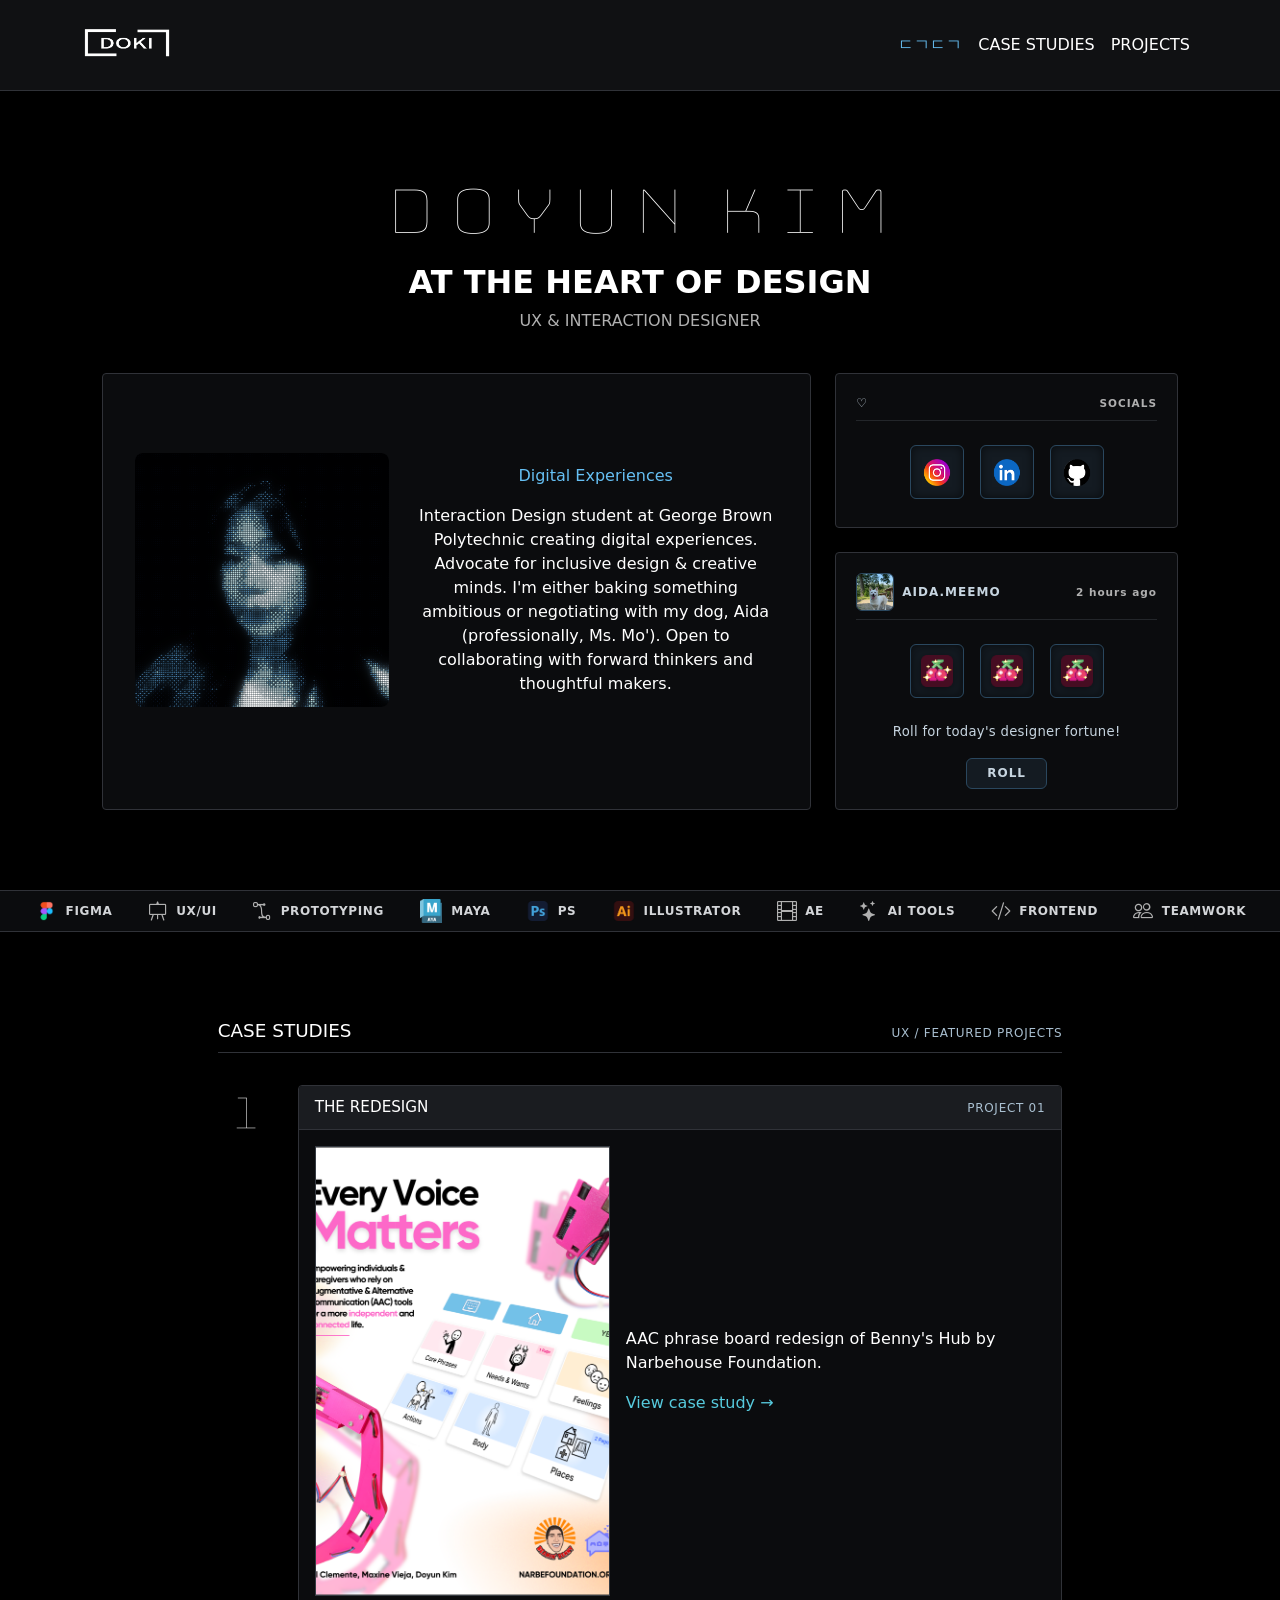
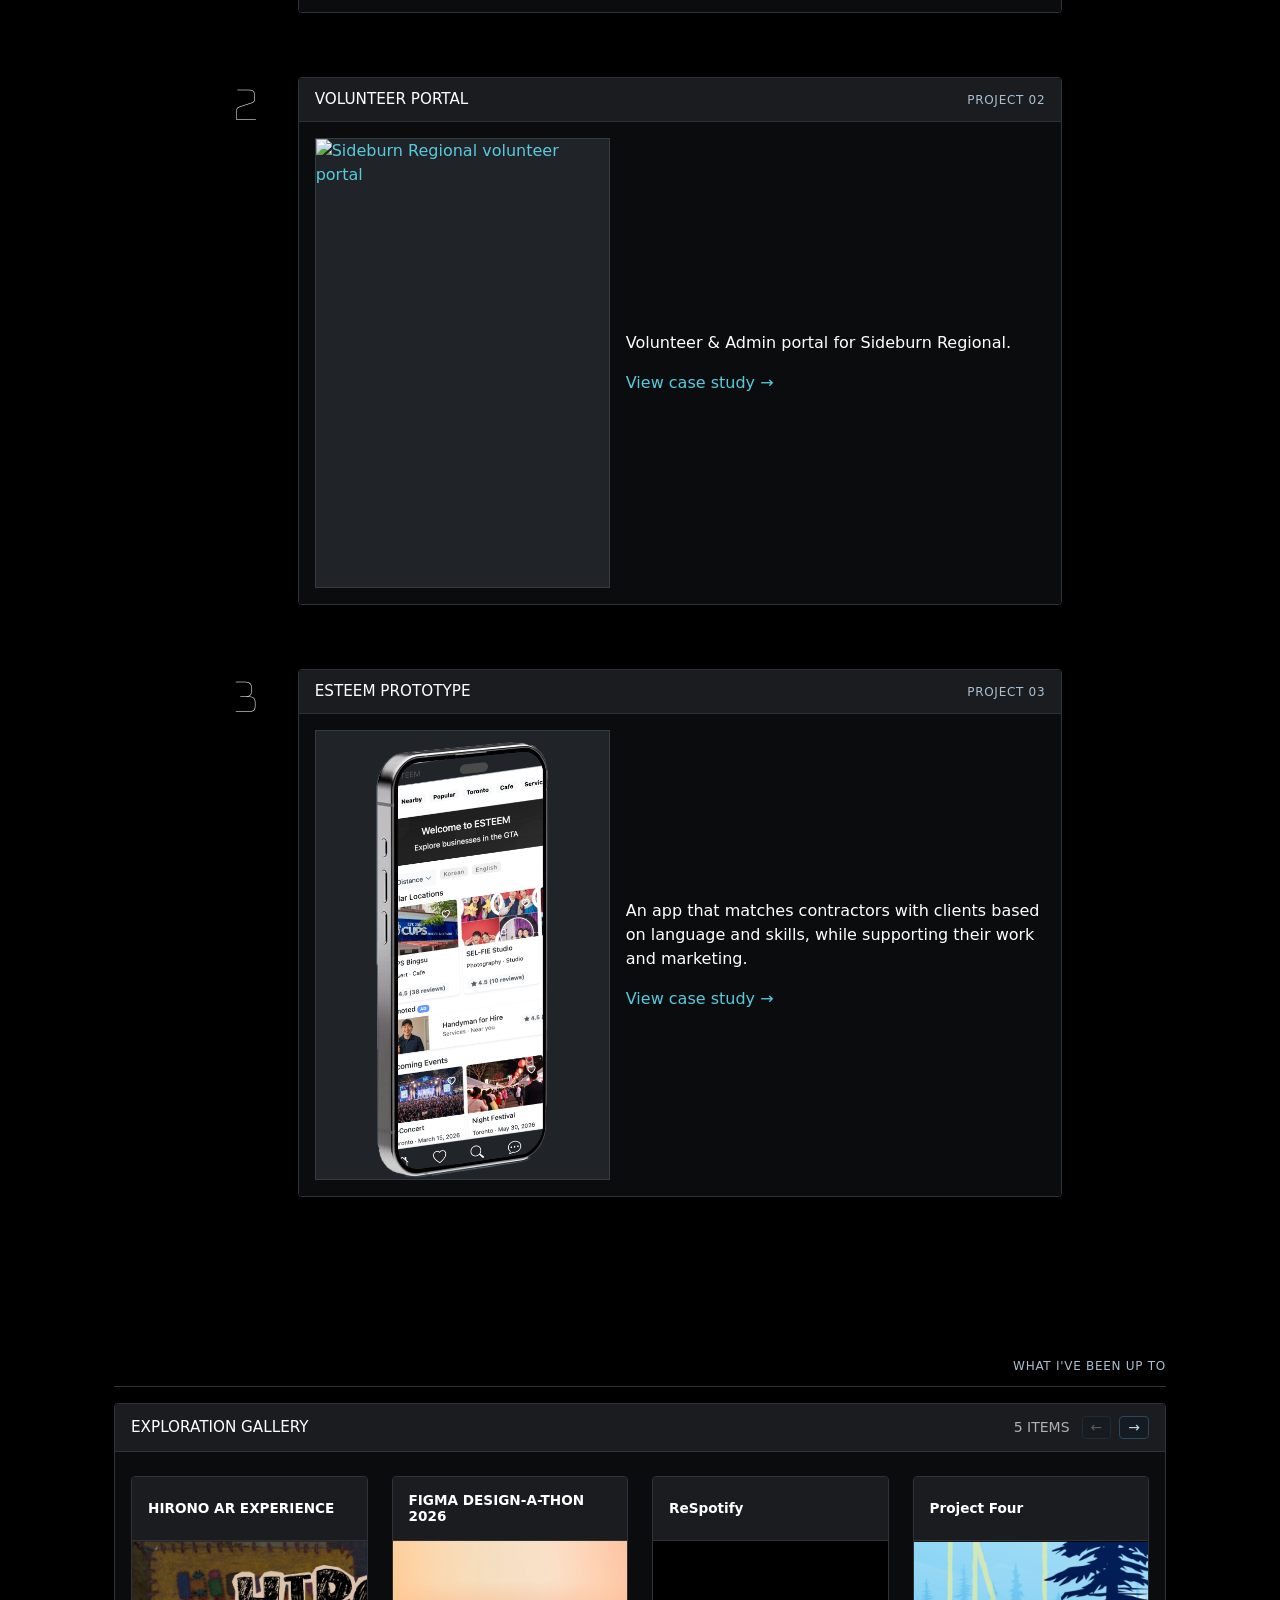
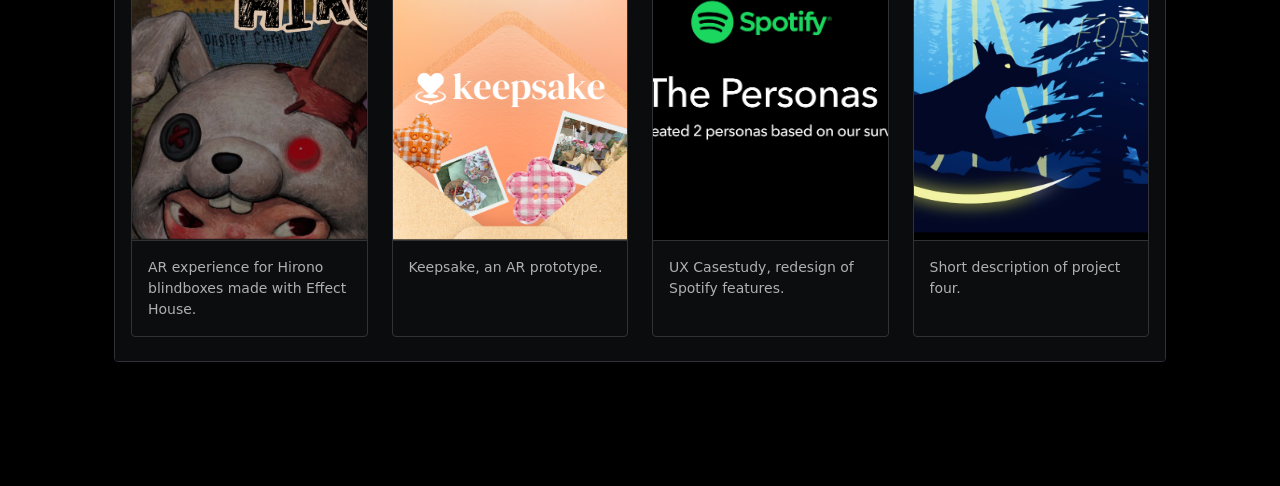
==== commit d8f8fb6d: "casestudy2" ====
--- a/index.html
+++ b/index.html
@@ -20,15 +20,13 @@
     integrity="sha256-/JqT3SQfawRcv/BIHPThkBvs0OEvtFFmqPF/lYI/Cxo=" crossorigin="anonymous"></script>
   <script src="script.js"></script>
 
-  <!-- GOOGLE FONTS: Press Start 2P -->
-  <link rel="preconnect" href="https://fonts.googleapis.com">
-  <link rel="preconnect" href="https://fonts.gstatic.com" crossorigin>
-  <link href="https://fonts.googleapis.com/css2?family=Press+Start+2P&display=swap" rel="stylesheet">
-
   <link rel="stylesheet" href="https://cdn.jsdelivr.net/npm/bootstrap-icons@1.13.1/font/bootstrap-icons.min.css">
 
   <link href="style.css" rel="stylesheet">
 
+  <link rel="preconnect" href="https://fonts.googleapis.com">
+  <link rel="preconnect" href="https://fonts.gstatic.com" crossorigin>
+  <link href="https://fonts.googleapis.com/css2?family=Bungee+Hairline&display=swap" rel="stylesheet">
 </head>
 
 <body class="is-loading">
@@ -51,9 +49,13 @@
 
     <div id="intro-section"></div>
 
-    <div id="casestudies-section"></div>
+    <div id="skills-section"></div>
 
-    <div id="skills-section"></div>
+    <div class="container portfolio-container portfolio-content">
+      <div class="row g-4 align-items-start">
+        <div id="casestudies-section" class="col-12 col-lg-10 mx-auto"></div>
+      </div>
+    </div>
 
     <div id="projects-section"></div>
   </div>
--- a/style.css
+++ b/style.css
@@ -1,19 +1,29 @@
-
-@import url('https://fonts.googleapis.com/css2?family=Press+Start+2P&display=swap');
 
 body {
   margin: 0;
   min-height: 100dvh;
-}
-
-/* DARK MODE & SITE BACKGROUND */
-
-body {
   background-color: #000000;
   color: #fff;
   position: relative;
   isolation: isolate;
 }
+
+.intro-name,
+.case-study-number {
+  font-family: "Bungee Hairline", system-ui, sans-serif;
+  font-weight: 400;
+  font-style: normal;
+}
+
+
+.intro-name {
+  margin-bottom: 0.75rem;
+  color: #fff;
+  font-size: clamp(2.75rem, 8vw, 5rem);
+  line-height: 1;
+  letter-spacing: 0.04em;
+}
+
 
 .lower-page {
   position: relative;
@@ -26,7 +36,7 @@
   width: 100%;
   pointer-events: none;
   z-index: -1;
-  opacity: 0.65;
+  opacity: 0.38;
   -webkit-mask-image: linear-gradient(to bottom, transparent 0, #000 24rem);
   mask-image: linear-gradient(to bottom, transparent 0, #000 24rem);
 }
@@ -107,20 +117,175 @@
 
 /* INTRO */
 
+.portfolio-container {
+  max-width: 1100px;
+}
+
+.portfolio-content {
+  padding-block: 2rem;
+}
+
+.portfolio-content-backdrop {
+  padding: clamp(1rem, 2vw, 1.5rem);
+  background: rgba(0, 0, 0, 0.55);
+  border-radius: 4px;
+}
+
+.container.portfolio-content-backdrop {
+  width: calc(100% - 2rem);
+}
+
+.portfolio-section {
+  scroll-margin-top: 7rem;
+}
+
+.portfolio-section-heading {
+  display: flex;
+  justify-content: space-between;
+  align-items: baseline;
+  flex-wrap: wrap;
+  gap: 1rem;
+  margin-bottom: 1rem;
+  padding-bottom: 0.65rem;
+  border-bottom: 1px solid #303238;
+}
+
+#casestudies > .portfolio-section-heading {
+  margin-bottom: 2rem;
+}
+
+.case-study-entry {
+  display: grid;
+  grid-template-columns: clamp(2.5rem, 5vw, 3.5rem) minmax(0, 1fr);
+  gap: clamp(0.75rem, 2vw, 1.5rem);
+  align-items: start;
+}
+
+.case-study-entry + .case-study-entry {
+  margin-top: clamp(2.5rem, 5vw, 4rem);
+}
+
+.case-study-entry .portfolio-panel {
+  margin-bottom: 0;
+}
+
+.case-study-number {
+  color: #fff;
+  font-size: clamp(2.5rem, 5vw, 3.5rem);
+  line-height: 1;
+  text-align: center;
+}
+
+.portfolio-section-heading h2 {
+  margin: 0;
+  color: #fff;
+  font-size: 1.15rem;
+  font-weight: 400;
+}
+
+.portfolio-section-heading span,
+.portfolio-panel-header > span {
+  color: #a9bfd0;
+  font-size: 0.75rem;
+  letter-spacing: 0.06em;
+}
+
+.portfolio-panel {
+  margin-bottom: 1.25rem;
+  overflow: hidden;
+  border: 1px solid #303238;
+  border-radius: 4px;
+  box-shadow: 0 8px 24px rgba(0, 0, 0, 0.2);
+}
+
+.portfolio-panel-header,
+.project-card-header,
+.case-study-detail .intro-card > h3 {
+  padding: 0.75rem 1rem;
+  background: #1a1c20;
+  border-bottom: 1px solid #303238;
+}
+
+.portfolio-panel-header {
+  display: flex;
+  justify-content: space-between;
+  align-items: baseline;
+  gap: 1rem;
+  flex-wrap: wrap;
+}
+
+.portfolio-panel-header h2,
+.portfolio-panel-header h3 {
+  margin: 0;
+  color: #fff;
+  font-size: 0.95rem;
+  font-weight: 500;
+}
+
+.portfolio-panel-body {
+  padding: 1rem;
+  background: rgba(12, 13, 15, 0.94);
+}
+
+.portfolio-panel-body a {
+  color: #57cbde;
+  text-decoration: none;
+}
+
+.portfolio-panel-body a:hover,
+.portfolio-panel-body a:focus-visible {
+  color: #fff;
+}
+
+.portfolio-panel-body a:focus-visible {
+  outline: 2px solid #66c0f4;
+  outline-offset: 3px;
+}
+
+.case-study-cover {
+  display: block;
+  width: 100%;
+  aspect-ratio: 460 / 215;
+  object-fit: cover;
+  border: 1px solid #363b42;
+}
+
+.case-study-cover.sideburn-image {
+  object-fit: contain;
+  background: #202328;
+}
+
 .intro-card {
-  background: #17191d;
-  border: 1px solid #30343a;
-  border-radius: 12px;
+  background: rgba(12, 13, 15, 0.94);
+  border: 1px solid #303238;
+  border-radius: 4px;
   padding: clamp(1.5rem, 3vw, 2rem);
 }
 
 .case-study-feature-image {
   display: block;
-  width: auto;
-  max-width: 100%;
-  max-height: 320px;
+  width: 100%;
+  height: auto;
   object-fit: contain;
   margin-inline: auto;
+  border: 1px solid #303238;
+}
+
+.case-study-detail .intro-card {
+  padding: clamp(1.25rem, 3vw, 2rem);
+  overflow: hidden;
+  scroll-margin-top: 7rem;
+}
+
+.case-study-detail .intro-card > h3 {
+  margin: calc(-1 * clamp(1.25rem, 3vw, 2rem)) calc(-1 * clamp(1.25rem, 3vw, 2rem)) 1.5rem;
+  padding: 1rem clamp(1.25rem, 3vw, 2rem);
+  font-size: 1rem;
+}
+
+.case-study-detail .intro-card p {
+  max-width: 70ch;
+  line-height: 1.7;
 }
 
 .profile-img-container {
@@ -136,9 +301,7 @@
   aspect-ratio: 1;
   border-radius: 8px;
   overflow: hidden;
-  background-color: #141b22;
-  border: 1px solid #2a475e;
-  box-shadow: inset 0 0 10px rgba(0, 0, 0, 0.5);
+  background-color: transparent;
 }
 
 .profile-img-fader .profile-slide {
@@ -164,10 +327,10 @@
 
 /* Social card */
 .socials-showcase {
-  background: #17191d;
-  border: 1px solid #30343a;
-  border-radius: 12px;
-  padding: 1.5rem;
+  background: rgba(12, 13, 15, 0.94);
+  border: 1px solid #303238;
+  border-radius: 4px;
+  padding: 1.25rem;
 }
 
 .socials-slot {
@@ -276,8 +439,7 @@
 
 /* CARDS */
 
-.project-card,
-.casestudies-card {
+.project-card {
   background-color: #202328;
   border: 1px solid #363b42 !important;
   border-radius: 10px;
@@ -287,29 +449,38 @@
 }
 
 .project-card:hover,
-.project-card:focus-within,
-.casestudies-card:hover,
-.casestudies-card:focus-within {
+.project-card:focus-within {
   transform: translateY(-3px);
-  border-color: #66c0f4 !important;
+  border-color: #777d84 !important;
   box-shadow: 0 8px 20px rgba(0, 0, 0, 0.25) !important;
-}
-
-.casestudies-card .card-img-top {
-  aspect-ratio: 16 / 9;
-  object-fit: cover;
-  border-bottom: 1px solid #363b42;
-}
-
-.casestudies-card .sideburn-image {
-  object-fit: contain;
-  background-color: #202328;
 }
 
 .project-card .card-img-top {
   aspect-ratio: 4 / 3;
   object-fit: cover;
-  border-bottom: 1px solid #363b42;
+  border-radius: 0;
+  border-bottom: 1px solid #303238;
+}
+
+.project-card {
+  background: #0c0d0f;
+  border-color: #303238 !important;
+  border-radius: 4px;
+}
+
+.project-card-header {
+  display: flex;
+  align-items: center;
+  min-height: 4rem;
+}
+
+.project-card-header h3 {
+  margin: 0;
+  font-size: 0.85rem;
+}
+
+.project-gallery-header {
+  align-items: center;
 }
 
 /* Limit descriptions to 3 lines so cards stay even */
@@ -353,43 +524,26 @@
   }
 }
 
-/* HUD SECTION CONTAINERS */
-
-.hud-showcase {
-  background: #17191d;
-  border: 1px solid #30343a;
-  border-radius: 12px;
-  padding: clamp(1.25rem, 3vw, 2rem);
-}
-
-.hud-showcase #projPrev,
-.hud-showcase #projNext {
+.project-gallery-header #projPrev,
+.project-gallery-header #projNext {
   background: #141b22;
   border-color: #2a475e;
   color: #c7d5e0;
   transition: all 0.2s ease;
 }
 
-.hud-showcase #projPrev:hover:not(:disabled),
-.hud-showcase #projNext:hover:not(:disabled) {
+.project-gallery-header #projPrev:hover:not(:disabled),
+.project-gallery-header #projNext:hover:not(:disabled) {
   background: #1b2838;
   border-color: #66c0f4;
   color: #66c0f4;
   box-shadow: 0 0 8px rgba(102, 192, 244, 0.3);
 }
 
-.hud-showcase #projPrev:disabled,
-.hud-showcase #projNext:disabled {
+.project-gallery-header #projPrev:disabled,
+.project-gallery-header #projNext:disabled {
   opacity: 0.35;
   border-color: #2a475e;
-}
-
-.inventory-showcase {
-  max-width: 640px;
-  background: #17191d;
-  border: 1px solid #30343a;
-  border-radius: 12px;
-  padding: 1.5rem;
 }
 
 .inventory-header {
@@ -399,84 +553,100 @@
   color: #c7d5e0;
 }
 
-.inventory-grid {
-  display: grid;
-  grid-template-columns: repeat(2, 1fr);
-  gap: 0.75rem;
-}
-
-@media (min-width: 480px) {
-  .inventory-grid {
-    grid-template-columns: repeat(4, 1fr);
-  }
-}
-
-.skill-slot {
-  position: relative;
+/* SKILLS TICKER */
+
+.skills-ticker {
+  display: flex;
+  align-items: center;
   width: 100%;
-  aspect-ratio: 1 / 1;
-  padding: 0.5rem;
-  display: flex;
-  flex-direction: column;
-  align-items: center;
-  justify-content: center;
+  overflow: hidden;
+  margin-bottom: 2rem;
+  border-block: 1px solid #303238;
+  background: rgba(12, 13, 15, 0.94);
+}
+
+.skills-ticker-viewport {
+  flex: 1;
+  min-width: 0;
+  overflow: hidden;
+}
+
+.skills-ticker-track {
+  display: flex;
+  width: max-content;
+  min-width: 200%;
+  animation: skills-scroll 30s linear infinite;
+}
+
+.skills-ticker-viewport:hover .skills-ticker-track,
+.skills-ticker-viewport:focus-within .skills-ticker-track {
+  animation-play-state: paused;
+}
+
+.skills-ticker-list {
+  display: flex;
+  flex: 1 0 50%;
+  justify-content: space-around;
+  align-items: center;
+  gap: 2rem;
+  margin: 0;
+  padding: 0.5rem 2rem;
+  list-style: none;
+}
+
+.skills-ticker-list li {
+  display: flex;
+  align-items: center;
   gap: 0.5rem;
-  text-align: center;
-  color: #c7d5e0;
-  background: #141b22;
-  border: 1px solid #2a475e;
-  border-radius: 6px;
+  color: #d3d5d8;
   font-size: 0.75rem;
   font-weight: 600;
-  letter-spacing: 0.5px;
-  box-shadow: inset 0 0 12px rgba(0, 0, 0, 0.6);
-  transition: transform 0.2s ease, color 0.2s ease, background-color 0.2s ease, border-color 0.2s ease, box-shadow 0.2s ease;
-}
-
-.skill-slot .slot-number {
-  position: absolute;
-  top: 5px;
-  left: 7px;
-  font-size: 0.625rem;
-  font-family: monospace;
-  color: #66c0f4;
-  opacity: 0.75;
-}
-
-.skill-slot i {
-  color: #e3e8eb;
-  font-size: 1.5rem;
-  transition: transform 0.2s ease, color 0.2s ease;
-}
-
-.skill-slot img {
-  transition: transform 0.2s ease;
-}
-
-.skill-slot:hover {
-  color: #fff;
-  background: #1b2838;
-  border-color: #66c0f4;
-  box-shadow: 0 0 12px rgba(102, 192, 244, 0.35), inset 0 0 8px rgba(102, 192, 244, 0.2);
-  transform: translateY(-2px);
-}
-
-.skill-slot:hover i,
-.skill-slot:hover img {
-  transform: scale(1.1);
-}
-
-.skill-slot:hover i {
-  color: #66c0f4;
+  letter-spacing: 0.05em;
+  white-space: nowrap;
+}
+
+.skills-ticker-list img {
+  width: 24px;
+  height: 24px;
+  object-fit: contain;
+}
+
+.skills-ticker-list i {
+  color: #b0b0b0;
+  font-size: 1.25rem;
+  line-height: 1;
+}
+
+@keyframes skills-scroll {
+  to { transform: translateX(-50%); }
+}
+
+@media (prefers-reduced-motion: reduce) {
+  .skills-ticker-viewport {
+    overflow-x: auto;
+  }
+
+  .skills-ticker-track {
+    min-width: 100%;
+    animation: none;
+  }
+
+  .skills-ticker-list {
+    flex-basis: 100%;
+  }
+
+  .skills-ticker-list[aria-hidden="true"] {
+    display: none;
+  }
 }
 
 /* SLOT MACHINE MINI-GAME */
 
 .slot-machine-showcase {
-  background: #17191d;
-  border: 1px solid #30343a;
-  border-radius: 12px;
-  padding: 1.5rem;
+  background: rgba(12, 13, 15, 0.94);
+  border: 1px solid #303238;
+  border-radius: 4px;
+  padding: 1.25rem;
 }
 
 .social-post-avatar {
@@ -641,15 +811,12 @@
 /* REDUCED MOTION */
 
 @media (prefers-reduced-motion: reduce) {
-  .project-card,
-  .casestudies-card {
+  .project-card {
     transition: none;
   }
 
   .project-card:hover,
-  .project-card:focus-within,
-  .casestudies-card:hover,
-  .casestudies-card:focus-within {
+  .project-card:focus-within {
     transform: none;
   }
 
@@ -662,7 +829,6 @@
 
 :root {
   --line-height: 1.5rem;
-  --item-count: 5;    /* 5 unique items */
 }
 
 /* Base typography for headline */
@@ -671,18 +837,6 @@
   align-items: center;
   gap: 0.5rem;
   font-size: 1rem;
-}
-
-.headline-wrapper.flex-column {
-  gap: 0.25rem;
-}
-
-.headline-wrapper.flex-column .scroll-container {
-  width: 100%;
-}
-
-.headline-wrapper.flex-column .item {
-  text-align: center;
 }
 
 /* Container for scrolling text */
